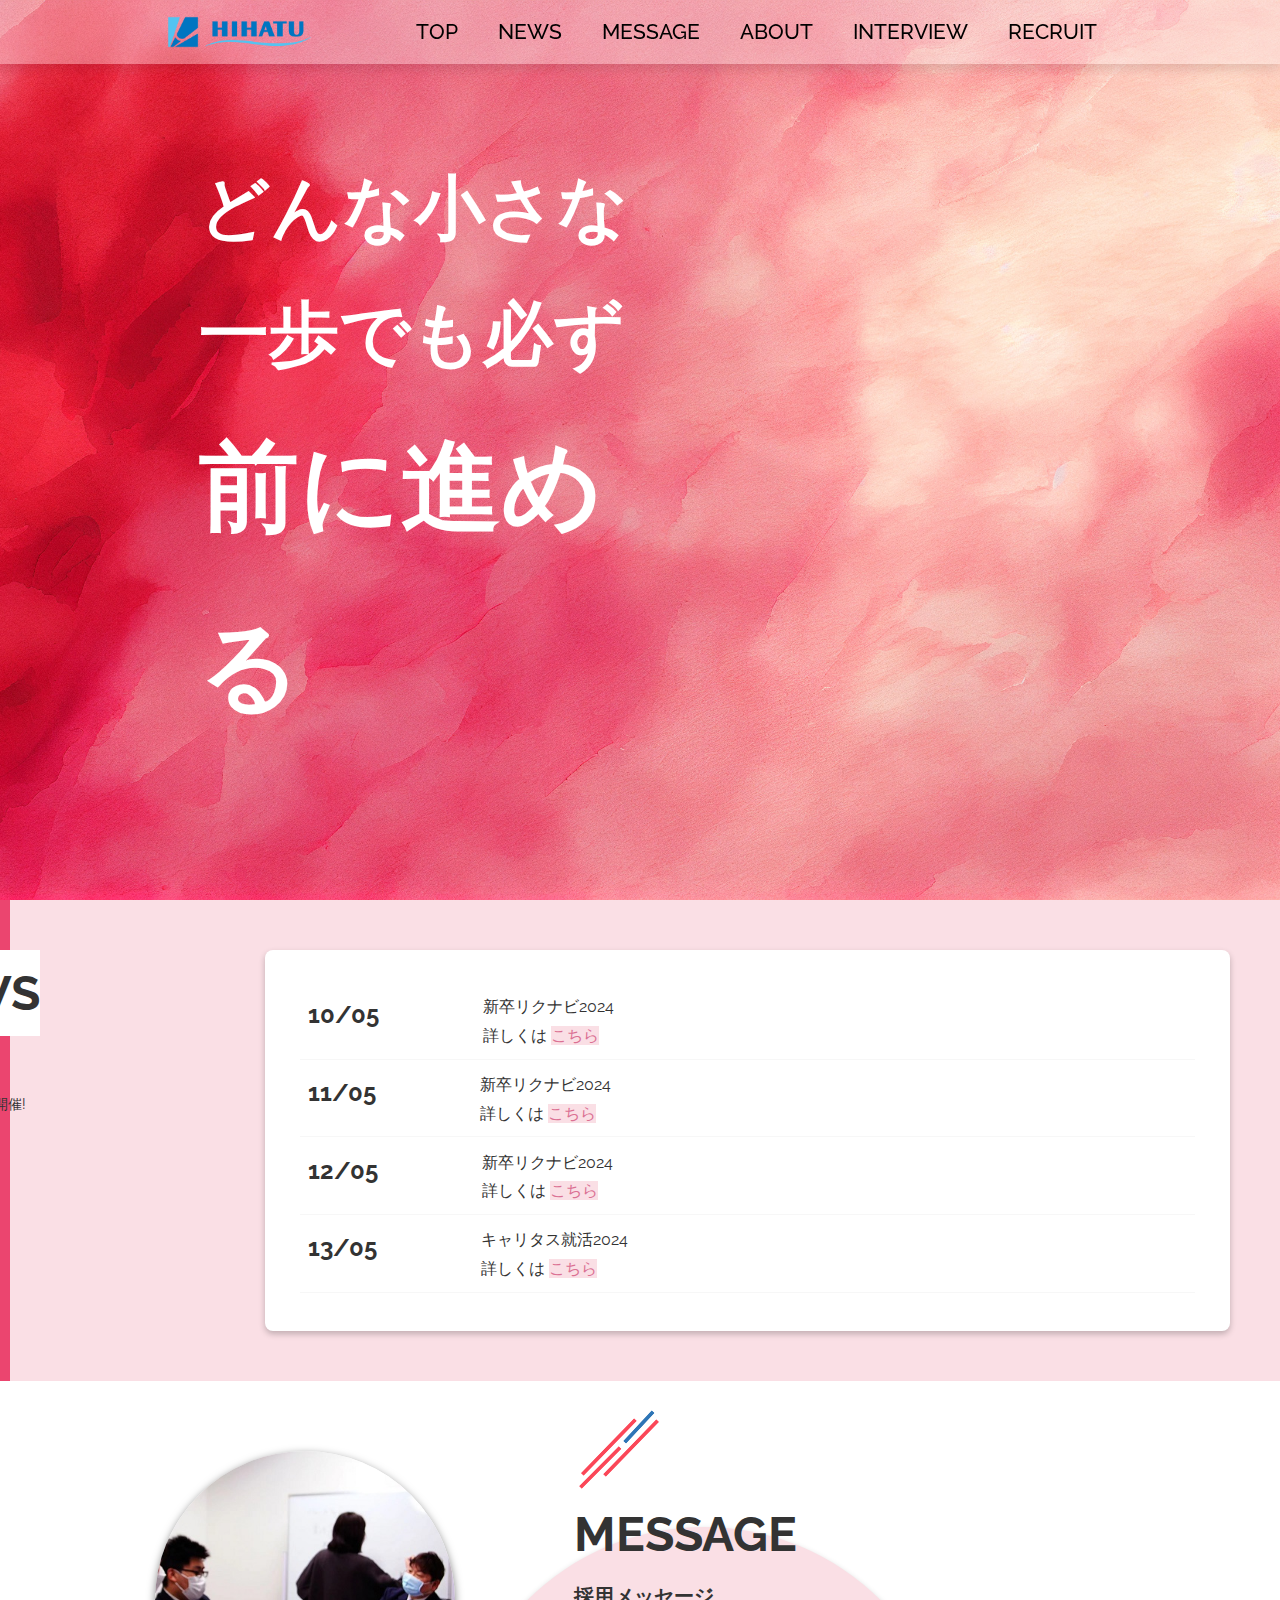
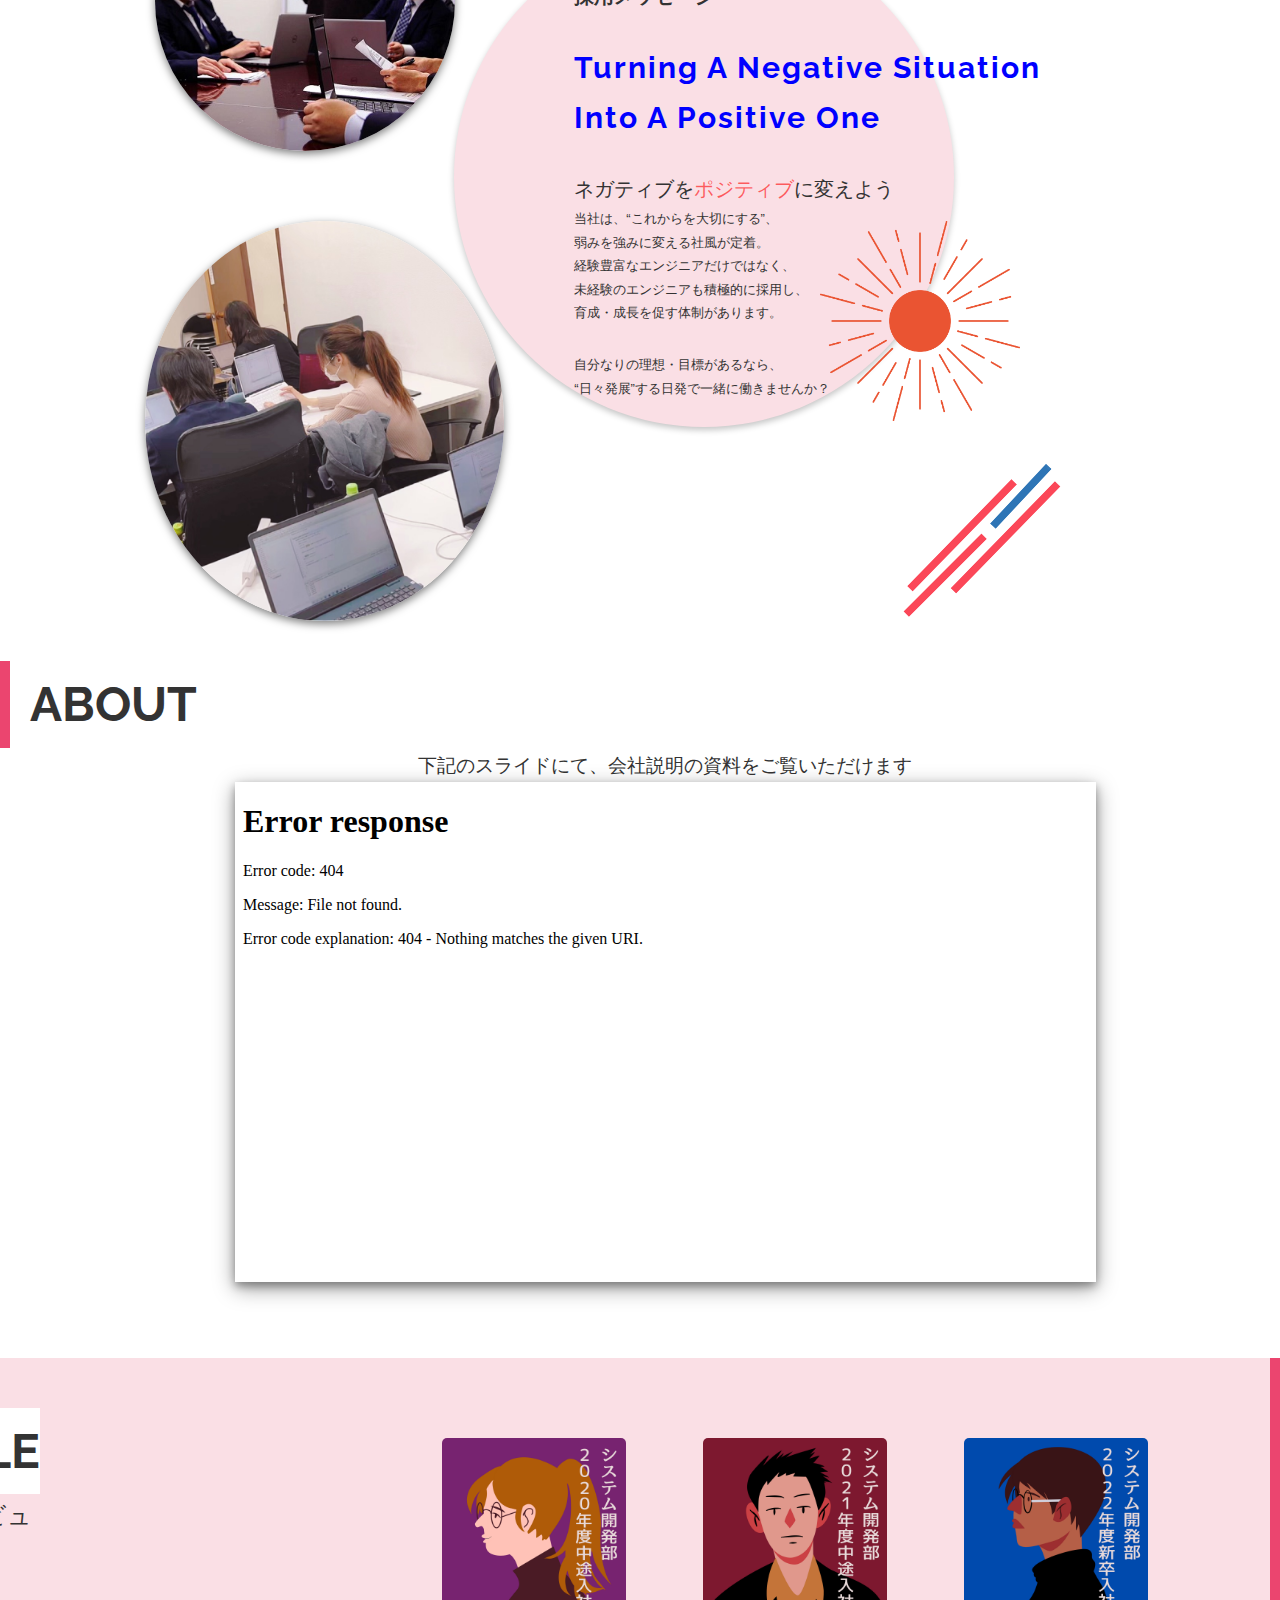
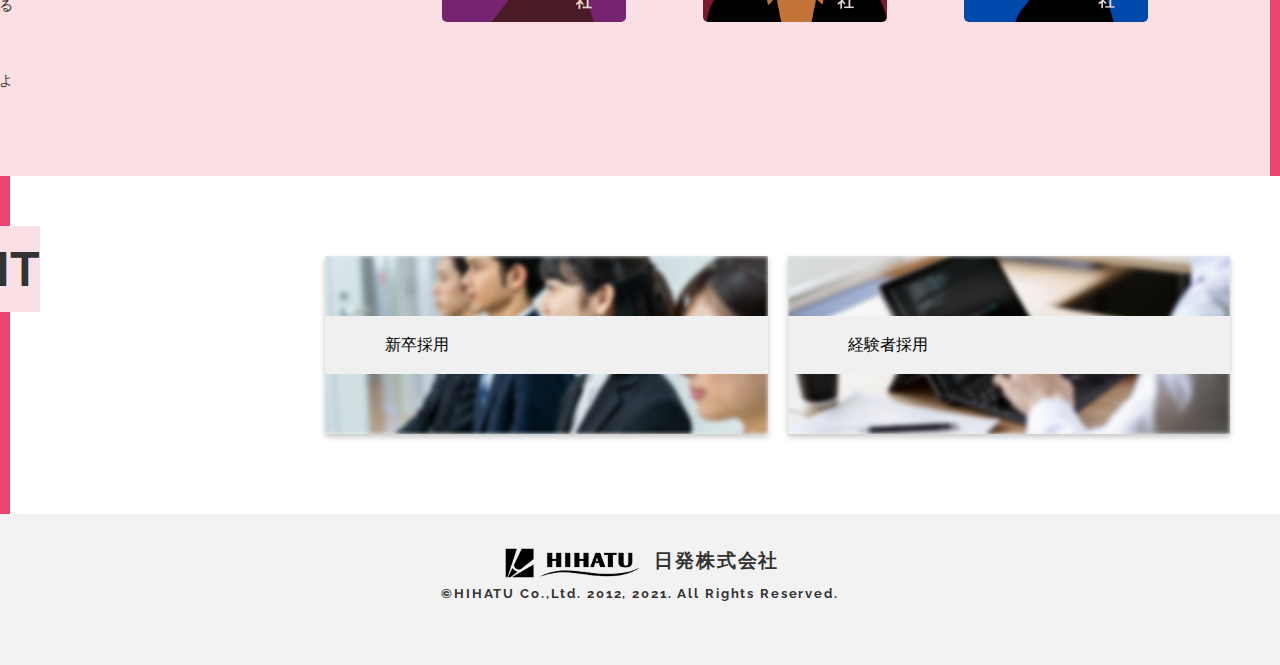
==== index.html @ da80d360 "first commit" ====
<!DOCTYPE html>
<html lang="en">
<head>
    <meta charset="UTF-8">
    <meta http-equiv="X-UA-Compatible" content="IE=edge">
    <meta name="viewport" content="width=device-width, initial-scale=1.0">
    <!-- CSSリンク -->
    <link rel="stylesheet" type="text/css" href="./css/index.css">
    <link rel="stylesheet" type="text/css" href="./css/nav.css">
    <link rel="stylesheet" type="text/css" href="./css/message.css">
    <link rel="stylesheet" type="text/css" href="./css/news.css">
    <link rel="stylesheet" type="text/css" href="./css/recruit.css">
    <link rel="stylesheet" type="text/css" href="./css/interviewNoArrow.css">
    <link rel="icon" href="./images/1.png" type="image">
    <!-- FONTリンク-->
    <link rel="preconnect" href="https://fonts.googleapis.com">
    <link rel="preconnect" href="https://fonts.gstatic.com" crossorigin>
    <link href="https://fonts.googleapis.com/css2?family=Raleway:wght@100;200;300;400;600&display=swap" rel="stylesheet">
    <!-- JAVASCRIPTリンク -->
    <script src="./javascript/app.js"></script>
    <script src="./javascript/interviewNoArrow.js"></script>
    <script src="https://mozilla.github.io/pdf.js/build/pdf.js"></script>
    <!-- ICONリンク -->
    <link rel="stylesheet" href="https://cdnjs.cloudflare.com/ajax/libs/font-awesome/6.3.0/css/all.min.css">
    <title>日発株式会社・採用サイト</title>
</head>
<body>
  <!-- HEADER - NAVIGATION -->
  <nav class="navbar">
    <div class="content-nav">
      <div class="logo">
        <a href="index.html" class="logo">
        <img src="./images/logo1.png" alt="Logo"></a>
      </div>
      <ul class="menu-list">
        <div class="icon cancel-btn">
          <i class="fas fa-times"></i>
        </div>
        <li><a href="#home" id="home-show" class="nav-links">TOP</a></li>
          <li><a href="#news" id="news-show" class="nav-links">NEWS</a></li>
          <li><a href="#about" id="about-show" class="nav-links">MESSAGE</a></li>
          <li><a href="#about-pdf" id="about-pdf-show" class="nav-links">ABOUT</a></li>
          <li class="dropdown">
            <a href="index.html#interview" id="interview-show" class="nav-links">INTERVIEW</a>
            <ul class="dropdown-menu">
              <li><a href="interview2.html">社員インタビュー</a></li>
            </ul>
          </li>
          <li class="dropdown">
            <a href="#recruit" id="recruit-show" class="nav-links">RECRUIT</a>
            <ul class="dropdown-menu">
              <li><a href="graduate.html">新卒採用</a></li>
              <li><a href="expert.html">経験者採用</a></li>
            </ul>
          </li>
      </ul>
      <div class="icon menu-btn">
        <i class="fas fa-bars"></i>
      </div>
    </div>
  </nav>
  <!-- キャッチコピー -->
<div class="container">
    <section class="home" id="home">
        <div class="content">
            <h1 class="title">どんな小さな</h1>
            <h1 class="title">一歩でも必ず</h1>
            <h1 class="title">前に進める</h1>
        </div> 
    </section>
  <!-- NEWS -->
    <div id="news" class="section">
      <div class="news-header"> 
        <h1>NEWS</h1>
        <p class="subheading">新着情報</p>
        <div class="announcement">
          <span>24卒向け説明会開催!</span>
        </div>
      </div>
      <div class="event-list">
        <ul>
          <li>
            <div class="list-item">
              <div class="date">10/05</div>
              <div>新卒リクナビ2024<br>
                詳しくは <a href="https://job.rikunabi.com/2024/company/r157772078/"target="_blank">こちら</a>
              </div>
            </div>
          </li>
          <li>
            <div class="list-item">
              <div class="date">11/05</div>
              <div>新卒リクナビ2024<br>
                詳しくは <a href="https://job.rikunabi.com/2024/company/r157772078/"target="_blank">こちら</a>
              </div>
            </div>
          </li>
          <li>
            <div class="list-item">
              <div class="date">12/05</div>
              <div>新卒リクナビ2024<br>
                詳しくは <a href="https://job.rikunabi.com/2024/company/r157772078/"target="_blank">こちら</a>
              </div>
            </div>
          </li>
          <li>
            <div class="list-item">
              <div class="date">13/05</div>
              <div>キャリタス就活2024<br>
                詳しくは <a href="https://job.career-tasu.jp/2024/corp/00140872/"target="_blank">こちら</a>
              </div>
            </div>
          </li>
        </ul>
        </div>
    </div>
    <!-- MESSAGE -->
<section class="about" id="about">
    <div class="imagelist">
        <img src="./images/image1.jpg" alt="Image1" class="show">
        <img src="./images/image2.jpg" alt="Image2" class="show">
    </div>
    
    <div class="textlist">
        <img src="./images/lala4.png" class="lalaleft">
        <img src="./images/23499570.png" class="lalamid">
        <div class="textlist-second">
            <h1>MESSAGE</h1>
            <h2 style="font-size: 2rem;">採用メッセージ</h2><br>
            <h3>Turning A Negative Situation<br>
                Into A Positive One</h3><br>
            <p  class="heading" style="font-size: 2rem;">ネガティブを<span>ポジティブ</span>に変えよう</p>
            <p>当社は、“これからを大切にする”、</p>
            <p>弱みを強みに変える社風が定着。</p>
            <p>経験豊富なエンジニアだけではなく、</p>
            <p>未経験のエンジニアも積極的に採用し、</p>
            <p>育成・成長を促す体制があります。</p>
                <br>
            <p>自分なりの理想・目標があるなら、</p>
            <p>“日々発展”する日発で一緒に働きませんか？</p><br>
        </div>
        <img src="./images/lala3.png" class="lalaright">
    </div>
</section>  
 <!--ABOUT PDF  -->
  <div class="news-h1" id="about-pdf" style="visibility: visible; animation-name: fadeInUp;">
      <h1>ABOUT</h1>
  </div>
  <div id="news-file">
    <div class="pdf-embed">
        <div class="added-text">下記のスライドにて、会社説明の資料をご覧いただけます</div>
        <iframe src="./other/Company-briefing-materials.pdf#toolbar=0&navpanes=0&scrollbar=0" class="emble-pdf" width="70%" height="500px">
        </iframe>
      </div>
  </div>
</div>
  <!-- INTERVIEW -->
    <div id="interview" class="section">
     <div class="news-header"> 
      <h1>PEOPLE</h1>
      <p class="subheading">社員インタビュー</p>
      <div class="announcement">
        日発にどんな先輩がいるの？<br>
          若手からべテラン！<br>
        彼らの一日を覗いてみよう！
      </div>
    </div> 
     <div class="background-section">
        <div class="interview-section">
          <div class="interview-container">
            <div class="image-container">
              <div class="image-wrapper">
                <div>
                  <img src="./images/2020mid-career.png" alt="Employee 1">
                </div>
                <div>
                  <img src="./images/2021mid-career.png" alt="Employee 1">
                </div>
                <div>
                  <img src="./images/2022New graduate（man）.png" alt="Employee 1">
                </div>
                <div>
                  <img src="./images/2022New graduate（women）.png" alt="Employee 1">
                </div>
              </div>
            </div>
          </div>
        </div>
      </div>
    </div>
    <!-- RECRUIT -->
    <div id="recruit" class="section">
      <div class="news-header"> 
        <h1 style="background-color: #FADFE5;">RECRUIT</h1>
        <p class="subheading">募集要項</p>
        <div class="announcement">
          <span>2024年度新卒採用!</span>
        </div>
      </div> 
        <div class="recruit-options">
                <div class="recruit-option">
                    <a href="graduate.html" class="recruit-link" id="left">新卒採用</a>
                </div>
                <div class="recruit-option">
                    <a href="expert.html" class="recruit-link">経験者採用</a>
                </div>
            </div> 
    </div>
</div>
<!-- FOOTER -->
<footer>
    <div id="footer" style="top: 0px;">
        <div class="container">
            <div class="footer_hd">
                <h3 class="footer_group_ttl wow fadeInUp" style="visibility: visible; animation-name: fadeInUp;">
                  <div class="logo-container">  
                    <img class="logo-img-small" src="./images/logo2.png" alt="">
                    <span class="ja">日発株式会社</span>
                  </div>
                    <span class="en">©HIHATU Co.,Ltd. 2012, 2021. All Rights Reserved.</span>
                </h3>
            </div>
        </div>
    </div>
</footer>
</body>
</html>
---- css/index.css ----
:root{
    --red:rgba(255, 0, 0, 0.596);
}
*{
    margin:0; padding:0;
    box-sizing: border-box;
    font-family: 'Raleway',Verdana, Geneva, Tahoma, sans-serif;
    outline: none; border:none;
    text-decoration: none;
    text-transform: capitalize;
    transition: .2s linear;
}
html{
    font-size: 62.5%;
    scroll-behavior: smooth;
    scroll-padding-top: 6rem;
    overflow-x: hidden;
}
section{
    padding:2rem 9%;
}
body {
    color: #333;
    font-size: 16px;
    font-family: Raleway,Verdana,Meiryo, Hiragino Kaku Gothic Pro,sans-serif;
    line-height: 1.8;
    word-wrap: break-word;
    margin: 0;
    padding:0;
    background-color: #fff;
    background-attachment: fixed;
    background-position: center;
    background-repeat: no-repeat;
    background-size: cover;
}
/* フッタ */
#footer {
    background: #f2f2f2;
    padding: 30px;
}
.footer_hd {
    margin-bottom: 20px;
    overflow: hidden;
}
.logo-container{
    display: flex;
    justify-content: center;
}
.footer_group_ttl {
    letter-spacing: .1em;
    text-align: center;
    padding-bottom: 10px;
}
.footer_group_ttl .en {
    font-family: 'Raleway',Meiryo, Hiragino Kaku Gothic Pro, sans-serif;
    display: block;
    font-size: 13px;
}
.footer_group_ttl .ja {
    text-align: center;
}
.logo-img-small{
    padding-right: 10px;
    height: 2.0em;
    text-align: center;
}
---- css/nav.css ----
.content-nav{
  max-width: 1250px;
  margin: auto;
  padding: 0px 30px;
}
.navbar{
  position: fixed;
  z-index: 1000;
  width: 100%;
  top:0; left:0; right:0px;
  padding:1.2rem 6%;
  display: flex;
  align-items: center;
  justify-content: space-between;
  transition: all 0.3s ease;
  background: #fcf7f75a;
  box-shadow: 0 .5rem 1rem rgba(0,0,0,.1);
}
.navbar.sticky{
  padding: 10px 0;
  background: #fcf7f75a;
  box-shadow: 0px 3px 5px 0px rgba(0,0,0,0.1);
}
.navbar .content-nav{
  display: flex;
  align-items: center;
  justify-content: space-between;
}
.logo{
  font-size: 3rem;
  color:#333;
  font-weight: bolder;
}
.navbar .logo a{
  color: #fff;
  font-size: 2rem;
  color:#333;
  font-weight: 800;
  text-decoration: none;
  
}
.navbar .logo img{
  height: 2.0em;
  float: left; 
  margin-right: 80px; 
}
.navbar .menu-list{
  list-style-type: none;
  display: inline-flex;
}
.menu-list li{
  list-style: none;
 
}
.menu-list li a{
  color: #000;
  font-size: 2.1rem;
  font-weight: 500;
  margin: 0 1rem;
  padding: 0 1rem;
  text-decoration: none;
  transition: all 0.3s ease;
}
.menu-list li a:hover{
  color: #E8526F;
}

.icon{
  color: #000;
  font-size: 20px;
  cursor: pointer;
  display: none;
}
.icon.cancel-btn{
  position: absolute;
  right: 30px;
  top: 20px;
}
.navbar.sticky .icon.cancel-btn{
  top: 10px;
}

.dropdown-menu {
  display: none;
  position: absolute;
  list-style-type: none;
  
  margin: 0;
  background: rgba(253, 250, 232, 0.8);
  transition: all 0.5s ease;
  border-top: 3px solid red;
}

.dropdown-menu li {
  padding: 0 1rem;
  display: block;
  float: none;
  text-align: center;
  font-weight: 600;
  border-bottom: 1px solid #f8f1c4;
}

.dropdown-menu li a {
  font-size: 14px;
  text-decoration: none;
  color: #555;
}

.dropdown:hover .dropdown-menu {
  display: block;
}

@media (max-width: 768px) {
  .navbar .logo img{
    width: 8em;
  }
  .navbar{
    position: fixed;
    background-color: #fff;
  }
  .menu-list.active li a:hover{
    font-size: larger;
  }
  .navbar.sticky{
    background-color: #fff;
  }
  .dropdown:hover .dropdown-menu{
    display: none;
  }

  .dropdown .dropdown-menu {
    width: 100%;
  }

  .dropdown:active .dropdown-menu {
    display: none;
  }
  body.disabledScroll{
    overflow: hidden;
  }
  .show:last-child, .show:first-child{
    display: none;
  }
  .icon{
    display: block;    
    height: 50px;
    width: 50px;
    text-align: center;
    line-height: 50px;
    border-radius: 50%;
    z-index: 9;
  }
  .icon.cancel-btn{
    display: none;
  }
  .icon.cancel-btn.show1{
    display: block;
  }
  .icon.hide{
    display: none;
  }
  .navbar .menu-list{
    position: fixed;
    top: 0;
    left: 0;
    height: 100vh;
    width: 100%;
    background: #fff;
    display: block;
    padding: 40px 0;
    text-align: center;
    clip-path: circle(25px at calc(100% - 55px) calc(0% + 50px));
    transition: all 0.3s ease;
  }
  .navbar.sticky .menu-list{
    clip-path: circle(25px at calc(100% - 55px) calc(0% + 35px));
  }
  .navbar .menu-list.active{
    clip-path: circle(75%);
  }
  .navbar .menu-list li{
    margin-top: 45px;
  }
  .navbar .menu-list li a{
    font-size: 23px;
  }
}
---- css/message.css ----
/* キャッチコピー */
.home{
    display: flex;
    justify-content: flex-start;
    align-items: center;
    min-height: 100vh;
    background:url(../images/home2.jpg) no-repeat;
    background-size: cover;
    background-position: center;
}
.content {
    max-width: 50rem;
    text-align: left;
    margin-left: 8%;
  }
.title {
    font-weight: bold;
    color: white;
    font-size: 7rem;
}
.title:last-child {
    font-weight: bold;
    color: white;
    font-size: 10rem;
}

/* MESSAGE */
#about{
    background: #fff(209, 192, 192, 0.5);
}
.about {
    display: flex;
    align-items: center;
}

.imagelist {
    width: 55%;
    height:auto;
}

.show{
    float: left;
    margin-bottom: 20px;  
    margin-top: 50px;
    margin-left: 40px;
    margin-right: 40px; 
    border-radius: 50%;
    object-fit: cover;
    box-shadow:0 3px 9px rgba(0,0,0,0.5);
}
.show:first-child{
    width: 300px;
    height: 300px;
}
.show:last-child{
    width: 400px;
    height: 400px;
    margin-left: 30px;
}
.textlist {
    width: 100%;
    padding-left: 100px;
    overflow: auto;
    position: relative;
    background: transparent;
}
.about {
    width: 100%;
    overflow: auto;
    position: relative;
}
.about::before {
    content: "";
    position: absolute;
    top: 45%;
    left: 55%;
    width: 500px;
    height: 500px;
    background-color: #FADFE5; 
    box-shadow: 0 3px 6px rgba(0,0,0,0.23);
    border-radius: 50%; 
    z-index: -1; 
    transform: translate(-50%, -50%);
}
.lalaleft{
    margin-left:0%;
}
.lalamid{
    content: "";
    position: absolute;
    top:50%;
    left: 50%;
    width: 200px;
    height: 200px;
}
.lalaright{
    float: right;
    margin-right: 80px;
    margin-bottom: 10px;
}

.about .textlist h1{
    font-size: 3em;
}
.about .textlist h3{
    font-size: 3rem;
    font-family:'Raleway', Times, serif;
    letter-spacing: 2px;
    color: blue;
    line-height: 50px;
}

.heading span{
    color:var(--red);
}
.about .textlist p{
    font-size: 1.3rem;
    font-family:'Franklin Gothic Medium', 'Arial Narrow', Arial, sans-serif
}
@media screen and (max-width: 900px) { 
    .show:last-child{
        width: 200px;
        height: 200px;
    }
    .show:first-child{
        width: 200px;
        height: 200px;
    }
    .about::before{
        width: 350px;
        height: 350px;
    }

    .textlist {
        padding: 10px;
        font-size: 14px;
    }
    .textlist .lalaright{
        display: none;
    }

}

@media screen and (max-width: 768px) { 
    .title {
        font-size: 3em;
    }
    .title:last-child {
        font-size: 4em;
    }

    .show{
        float: none;
        margin-bottom: 20px;
        margin-top: 50px;
        margin-left: auto;
        margin-right: auto;
        width: 70%; 
        height: auto;
        display: none;
    }
    
    .about {
        flex-direction: column; 
        align-items: center;
    }
    
    .imagelist, .textlist {
        width: 100%;
    }
    
    .textlist {
        padding: 10px;
        font-size: 14px;
    }
    .textlist .lalaright{
        display: none;
    }

    .lalamid{
        top:60%;
    }
    .about::before{
        width: 300px;
        height: 300px;
    }
}

@media screen and (max-width: 440px){
    .title {
        font-size: 2.2em;
    }
    .title:last-child {
        font-size: 2.6em;
    }
}
---- css/news.css ----
#news {
  display: flex;
  justify-content: space-between;
  align-items: flex-start;
  background: #FADFE5;
  border-left: 10px solid #EB456F;
  padding-left: 30px;
}

.news-header {
  text-align: left;
  margin-right: 40px;
  animation: 2s ease;
}

.news-header h1 {
  font-size: 3em;
  background-color: #fff;
}

.news-header .subheading {
  font-size: 1.5em;
  margin-bottom: 0.5em;
}

.news-header .announcement {
  display: flex;
  align-items: center;
  margin-bottom: 0.5em;
  font-size: 14px;
}

.news-header h1, .news-header .subheading, .news-header .announcement {
  transform: translateX(-100%);
  transition: transform 0.5s ease-out;
}
.news-header .show1 {
  transform: translateX(0%);
  opacity: 1; 
}


.event-list {
  width: 100%;
  flex-grow: 1;
  background: #fff;
  margin: 0px 40px;
  padding: 30px;
  border-radius: 8px;
  box-shadow: 0 3px 6px rgba(0,0,0,0.23);
}

.event-list ul {
  list-style: none;
  padding: 5px;
}

.event-list .list-item {
  display: flex;
  justify-content: flex-start;
  gap: 80px;
  margin-bottom: 0.2em;
  padding: 8px;
  border-bottom: 1px solid #f7f7f7;
}

.event-list .date {
  font-size: 1.5em;
  font-weight: bold;
  margin-right: 1em;
}

.event-list a{
  background-color: #FADFE5; 
  color: palevioletred;
}
.event-list a:hover{
  background-color: #FADFE5; 
  color: palevioletred;
  font-size: 18px;
}

@media screen and (max-width: 767px) {
  #news {
    flex-direction: column;
    align-items: center;
    width: 100%;
    font-size: 15px;
    padding: 20px;
    text-align: center;
  }

  .news-header {
    margin-right: 0;
    text-align: center;
  }
  .news-header .announcement{
    display: block;
  }
  .news-header .subheading{
    margin: 0;
  }
  .event-list .list-item{
    gap: 40px;
  }
  .event-list .date {
    margin-bottom: 0.5em;
  }
}
@media screen and (max-width: 468px) {
  #news{
    font-size: 12px;
  }
  .event-list{
    margin: 0 10px;
    padding: 0 10px;
  }
  .event-list .list-item{
    gap: 10px;
  }
  .emble-pdf{
    width: 70%;
    height:280px;
  }
  .event-list .date {
    margin-bottom: 0.1em;
  }
}
/* PDF FILE */
#news-file {
  justify-content: center;
  align-items: center;
  padding: 0px 0 50px 50px ;
  border-radius: 8px;
  margin: 0 auto;
}
.news-h1{
  width: fit-content;
  text-align: left;
  padding-left: 20px;
  border-left: 10px solid #EB456F;
}
.news-h1 h1{
  background-color: #fff;
  font-size: 3em;
  padding: 0;
}
.added-text{
  padding: 0px 10px;
  font-size: 1.2em;
}
.pdf-embed {
  width: 100%;
  text-align: center;
  margin-bottom: 1em;
}

.emble-pdf{
  box-shadow: 0 4px 8px 0 rgba(0, 0, 0, 0.3), 0 6px 20px 0 rgba(0, 0, 0, 0.4); 
}
@media only screen and (max-width: 768px) {
  #news-file {
    width: 100%;
    padding: 20px;
  }

  .news-h1 {
    padding-left: 10px;
    text-align: center;
    margin: auto;
    border-left: 0px;
    
  }
.news-h1 h1{
  background-color: #FADFE5;
}
  .added-text {
    padding: 5px;
    font-size: 16px;
  }

  .emble-pdf{
    height:400px;
  }
  
}
---- css/recruit.css ----
/* Recruit */
#recruit{
    display: flex;
    justify-content: space-between; /* aligns children elements on the horizontal line with maximum space between */
    align-items: flex-start;
    background-color: #fff;
    border-left: 10px solid #EB456F;
    padding-left: 30px;
} 
.section {
    padding: 50px 10px; 
}
.recruit-info{
  text-align: left;
  margin-right: 40px;
}
.recruit-info h1 {
  background-color: #FADFE5;
  font-size: 3em;
  margin-bottom: 0.1em;
}

.recruit-info h3 {
  font-size: 1.5em;
  margin-bottom: 0.1em;
}

.recruit-info p {
  align-items: center;
  margin-bottom: 0.1em;
}
.recruit-options {
    padding: 30px;
    flex-grow: 1;
    display: flex;
    justify-content: space-between;
}
  
.recruit-option {
    flex: 1;
    display: flex;
    justify-content: flex-end;
    align-items: center;
    margin: 0 10px;
    padding: 60px 0px ;
    background-color: #f0f0f0;
    position: relative;
    overflow: hidden;
    transition: transform 0.3s ease; 
    box-shadow: 0 3px 6px rgba(0,0,0,0.23);
}

.recruit-option:hover {
  transform: scale(1.01); 
}
.recruit-option:first-child::before {
    content: "";
    background-image: url('../images/img1.jpeg'); 
    background-size: cover;
    background-position: center;
    background-repeat: no-repeat;
    
    filter: blur(2px);
    position: absolute;
    top: 0;
    left: 0;
    width: 100%;
    height: 100%;
    z-index: 0;
  }
  
  .recruit-option:last-child::before {
    content: "";
    background-image: url('../images/img2.jpeg');
    background-size: cover;
    background-position: center;
    background-repeat: no-repeat;
    filter: blur(2px);
    position: absolute;
    top: 0;
    left: 0;
    width: 100%;
    height: 100%;
    z-index: 0;
  }
.recruit-link {
    width: 100%;
    padding: 15px 60px;
    text-decoration: none;
    color: #000;
    background-color: #f0f0f0;
    transition: text-indent background-color 0.2s ease;
    position: relative;
    z-index: 1;
}
  
.recruit-link:hover {
    background-color: #FADFE5;;
    text-indent: 10px;
}


@media screen and (max-width: 768px) {
  #recruit {
    flex-direction: column;
    align-items: center;
  }

  .news-header .announcement{
    text-align: center;
  }
  .recruit-options {
    width: 350px;
    flex-direction: column;
  }

  .recruit-option {
    margin: 10px 0;
    padding: 30px 0;
  }

  .recruit-link {
    padding: 15px 30px;
  }
}

@media screen and (max-width: 480px) {
  

  .news-header .subheading{
    font-size: 1.2em;
  }

  .recruit-link {
    padding: 10px 20px;
  }
}
---- css/interviewNoArrow.css ----
/* 社員インタビューバタン */
#interview{
	display: flex;
    justify-content: space-between; /* aligns children elements on the horizontal line with maximum space between */
    align-items: flex-start;
	background:#FADFE5;
	border-right: 10px solid #EB456F;
	padding-left: 40px;
}

#interview .recruit-info h1{
	background-color: #fff;
} 
#interview .recruit-info p {
	display: flex;
	align-items: center;
	margin-bottom: 0.5em;
	font-size: 14px;
}

#interview .recruit-info{
	text-align: left;
}
.background-section {
	display: flex;
	align-items: center;
	justify-content: center;
	margin: 30px 0;
	padding: 0;
}
.interview-section {
	margin-right: 90px;
	width: 100%;
	height: auto;
	overflow: hidden;
	position: relative;
}

.image-container {
	overflow-x: hidden;
	max-width: 768px;
	margin-left: 150px; 
}

.image-container {
  overflow-x: hidden;
  width: 768px;
  display: flex;
  justify-content: center;
}

.image-wrapper {
  display: grid;
  grid-auto-flow: column;
  grid-auto-columns: calc((100% - (1.5rem * (var(--per-view) - 1))) / var(--per-view));
  grid-gap: 1.5rem;
  position: relative;
  left: 0;
  transition: .3s;
  justify-items: center;
}
.image-wrapper > * {
  aspect-ratio: 4 / 3;
  overflow: hidden;
  border-radius: .5rem;
  display: flex;
  justify-content: center;
  align-items: center;
}
img {
  max-width: 100%;
  max-height: 100%;
  object-fit: contain;
  display: block;
  border-radius: .5rem;
}
@media screen and (max-width: 440px) {
    #interview {
      flex-direction: column;
      align-items: center;
      text-align: center;
    }
    .image-container{
        max-width: 240px;
        margin-left: 0; /* 左マージンを0に設定 */
        gap: 5px; /* 写真間の距離を5pxに設定 */
    }
    img {
        max-width: 90%;
        border-radius: .3rem;
      }
}
@media screen and (max-width: 768px) {
	#interview {
	  flex-direction: column;
	  align-items: center;
	  text-align: center;
	}
	.image-container{
		margin-left: 70px;
		max-width: 400px;
	}
  }
  
@media screen and (max-width: 900px) {
	.image-container{
		max-width: 500px;
	}
}
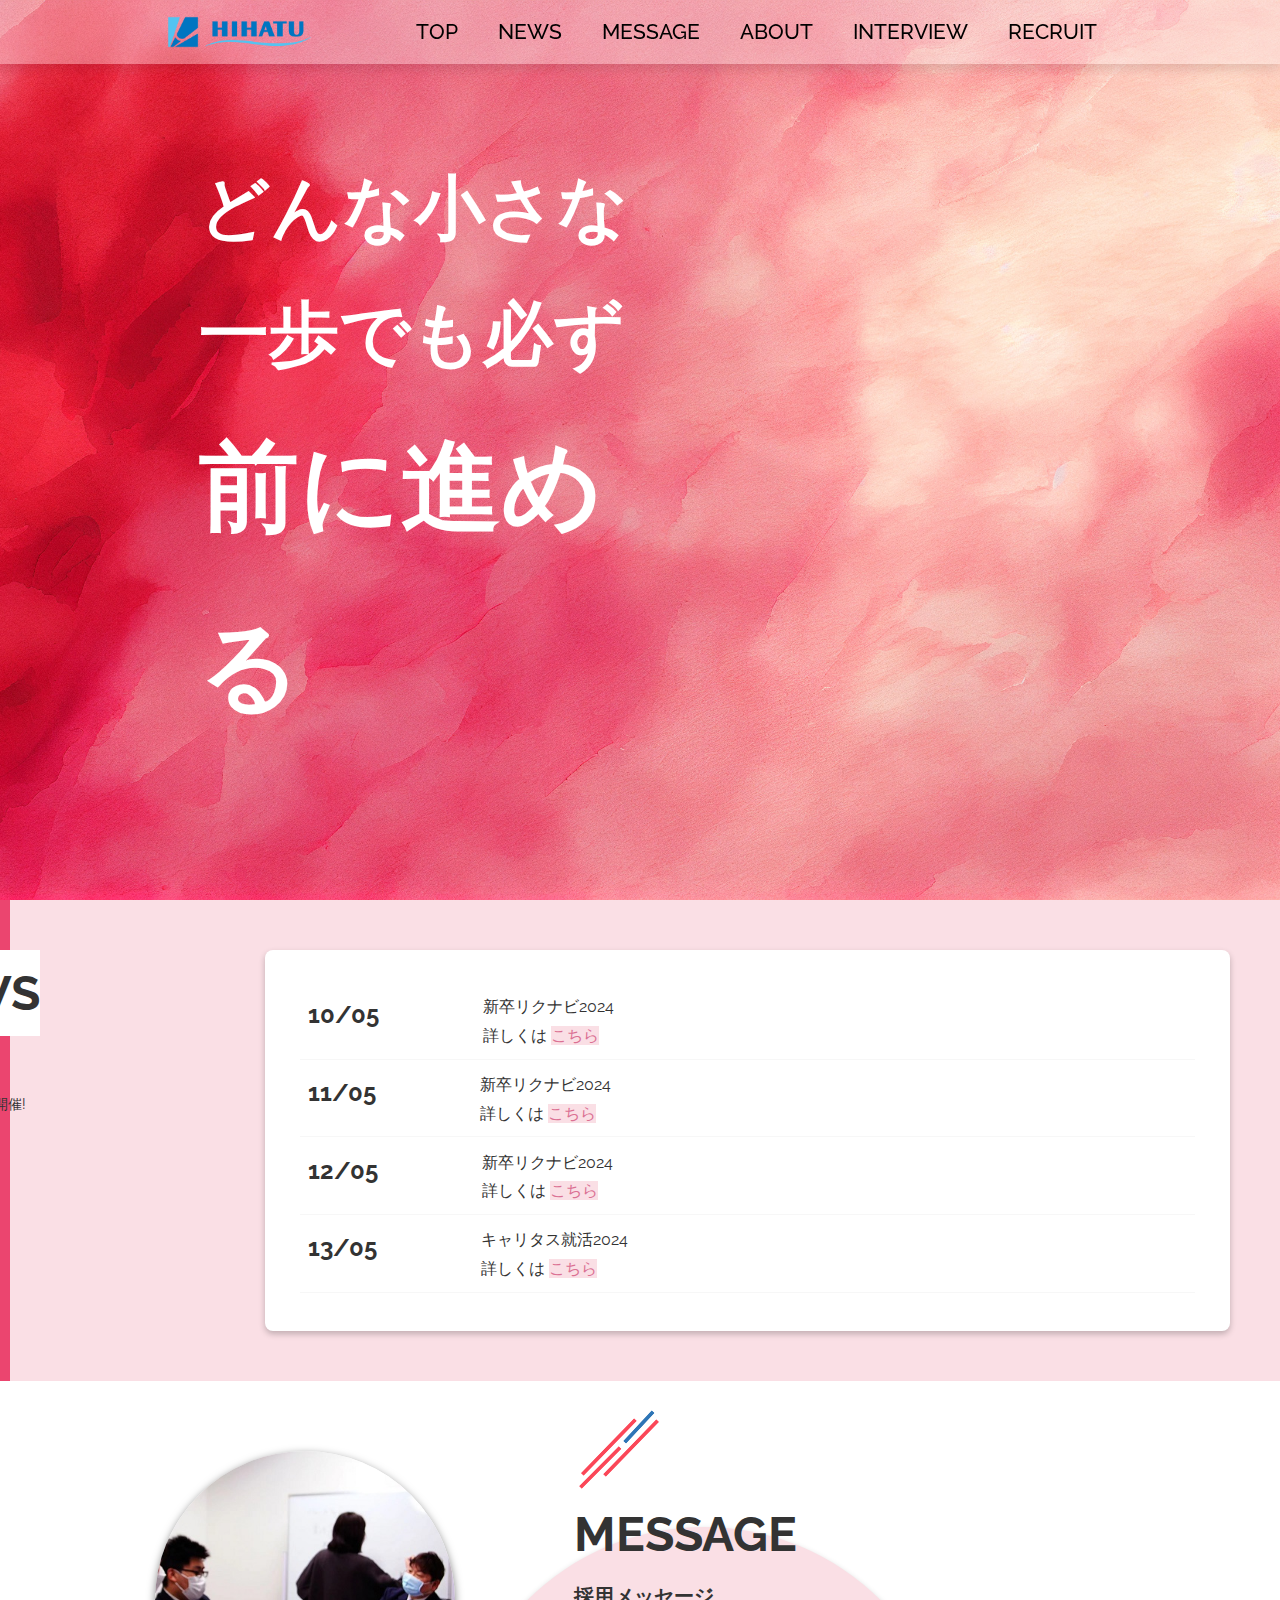
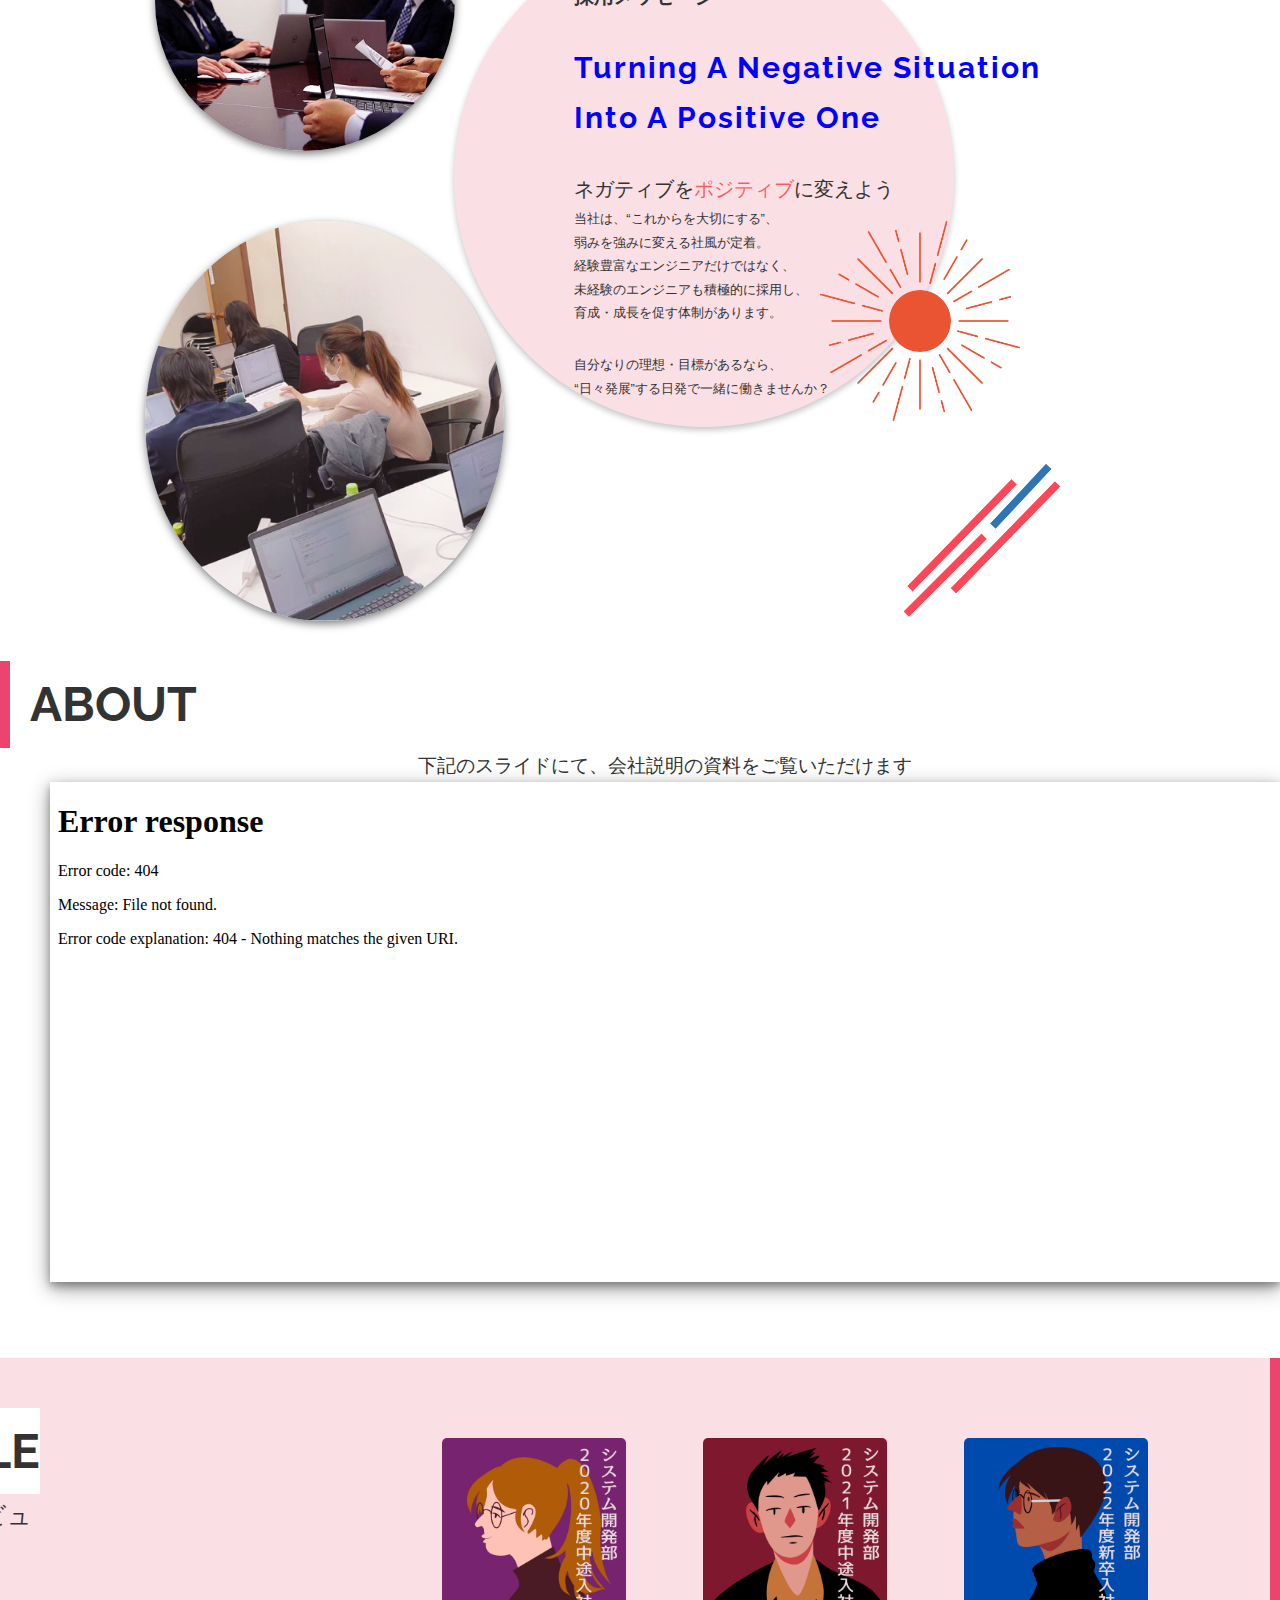
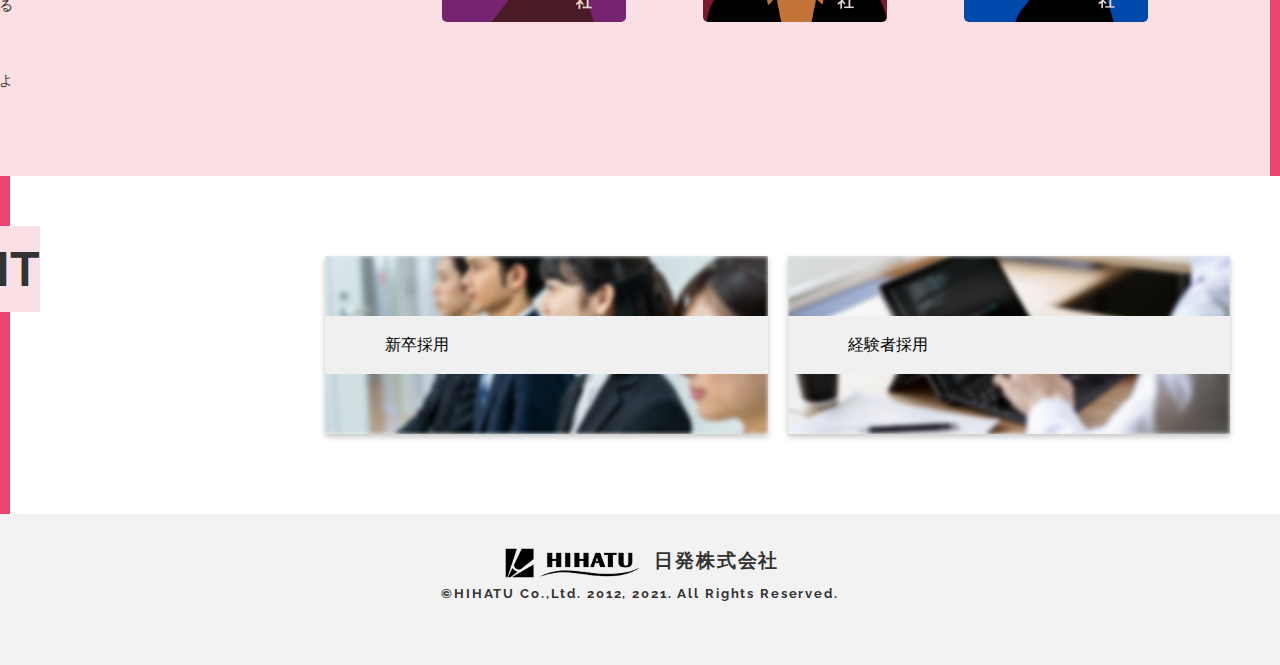
==== commit 3226f3d5: "4" ====
--- a/index.html
+++ b/index.html
@@ -149,7 +149,7 @@
   <div id="news-file">
     <div class="pdf-embed">
         <div class="added-text">下記のスライドにて、会社説明の資料をご覧いただけます</div>
-        <iframe src="./other/Company-briefing-materials.pdf#toolbar=0&navpanes=0&scrollbar=0" class="emble-pdf" width="70%" height="500px">
+        <iframe src="./other/Company-briefing-materials.pdf#toolbar=0&navpanes=0&scrollbar=0" class="emble-pdf" style="width: 100%; height: 500px;">
         </iframe>
       </div>
   </div>
--- a/css/interviewNoArrow.css
+++ b/css/interviewNoArrow.css
@@ -75,21 +75,31 @@
   border-radius: .5rem;
 }
 @media screen and (max-width: 440px) {
-    #interview {
-      flex-direction: column;
-      align-items: center;
-      text-align: center;
-    }
-    .image-container{
-        max-width: 240px;
-        margin-left: 0; /* 左マージンを0に設定 */
-        gap: 5px; /* 写真間の距離を5pxに設定 */
-    }
-    img {
-        max-width: 90%;
-        border-radius: .3rem;
-      }
+  #interview {
+    flex-direction: column;
+    align-items: center;
+    text-align: center;
+  }
+  .image-container {
+    display: flex;
+    flex-wrap: wrap;
+    justify-content: center;
+    align-items: center;
+    max-width: 240px;
+    margin-left: 0;
+    gap: 5px;
+    overflow: visible;
+  }
+  .image-wrapper {
+    width: calc(50% - 2.5px); 
+  }
+  img {
+    max-width: 100%;
+    height: auto;
+    border-radius: .3rem;
+  }
 }
+
 @media screen and (max-width: 768px) {
 	#interview {
 	  flex-direction: column;
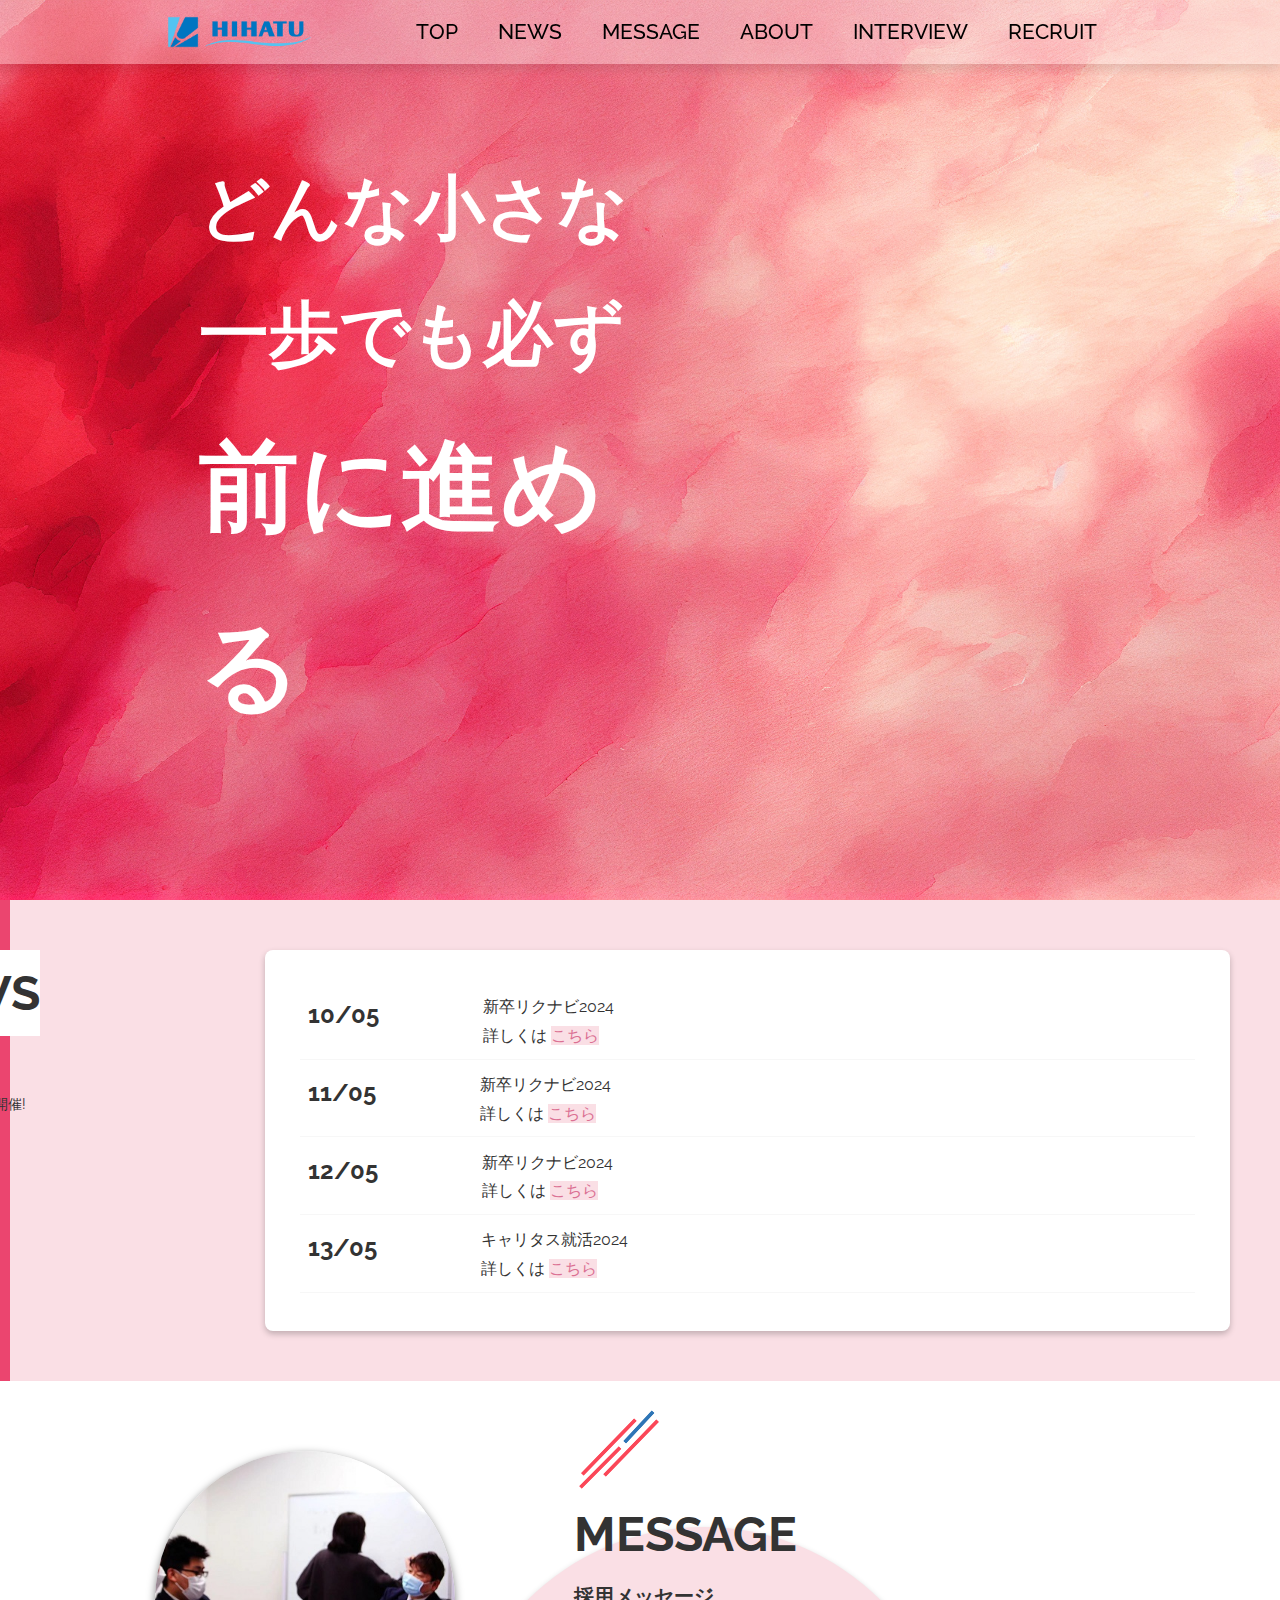
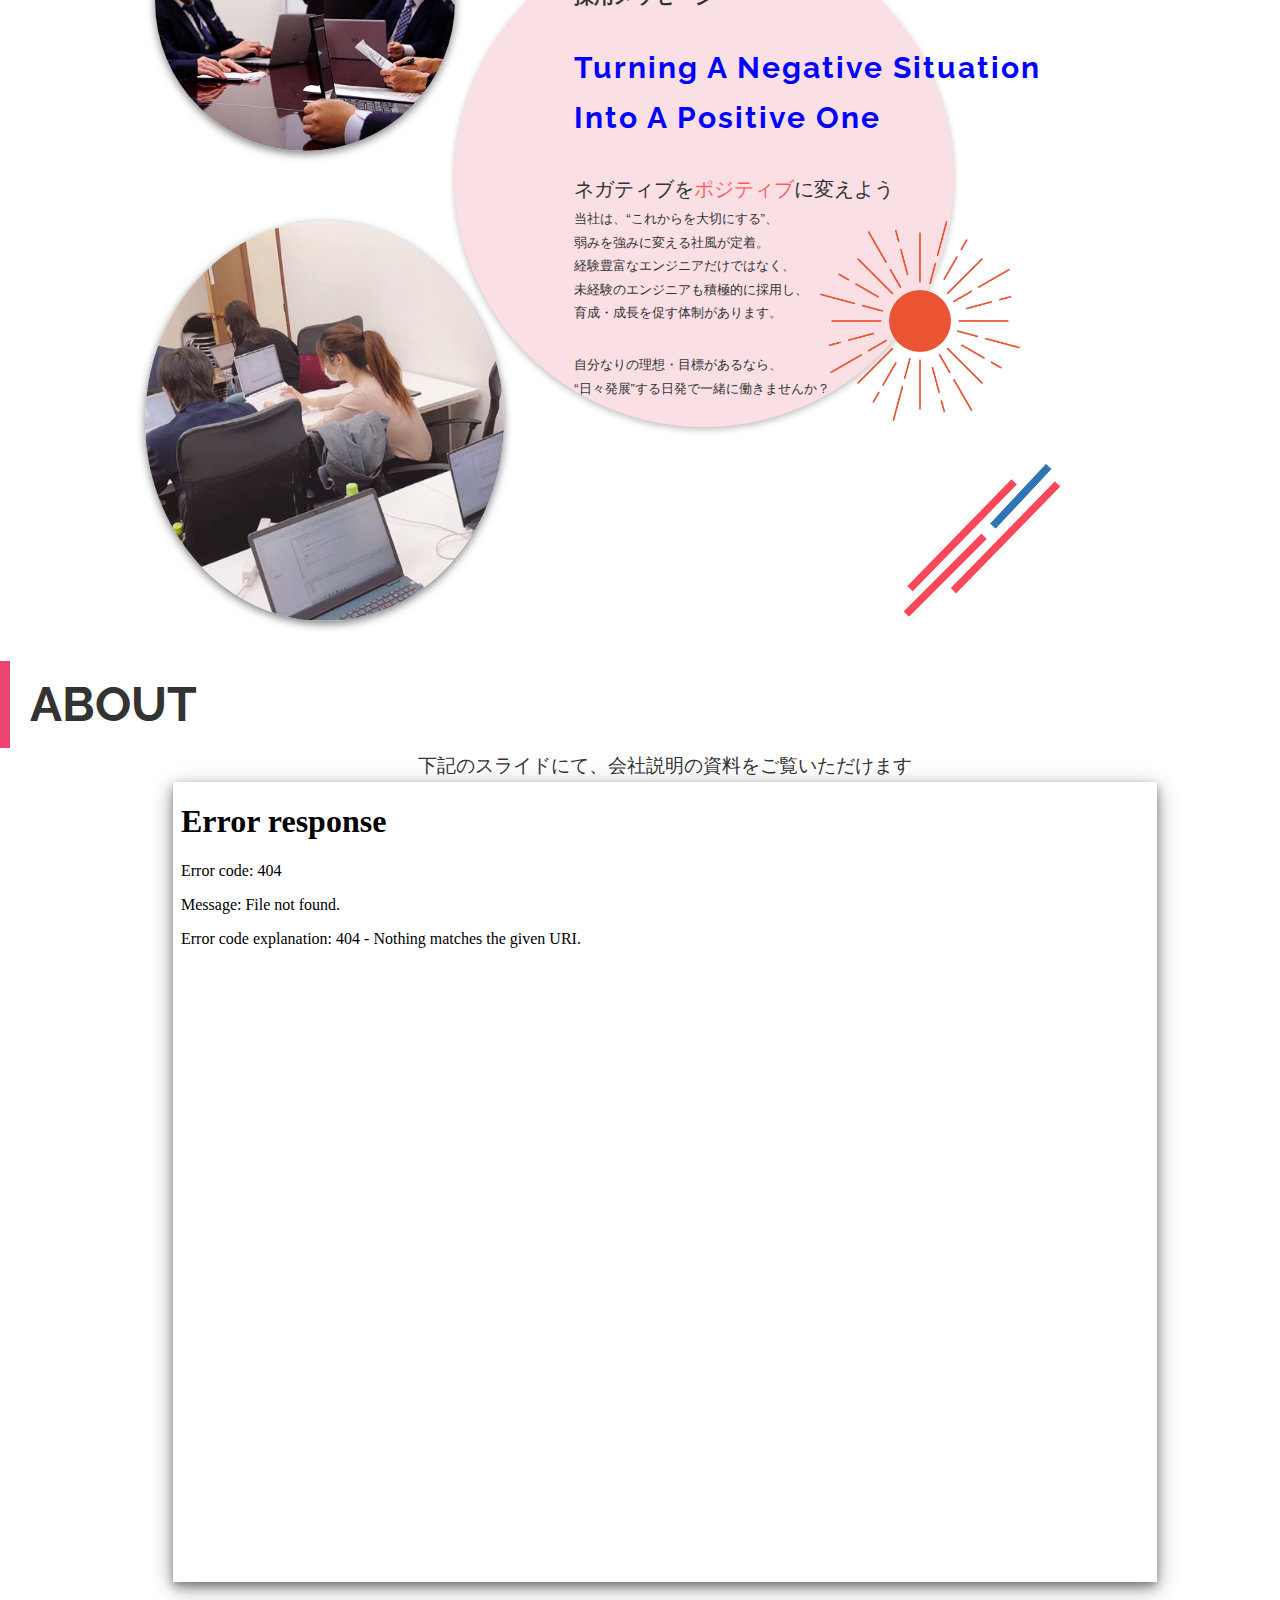
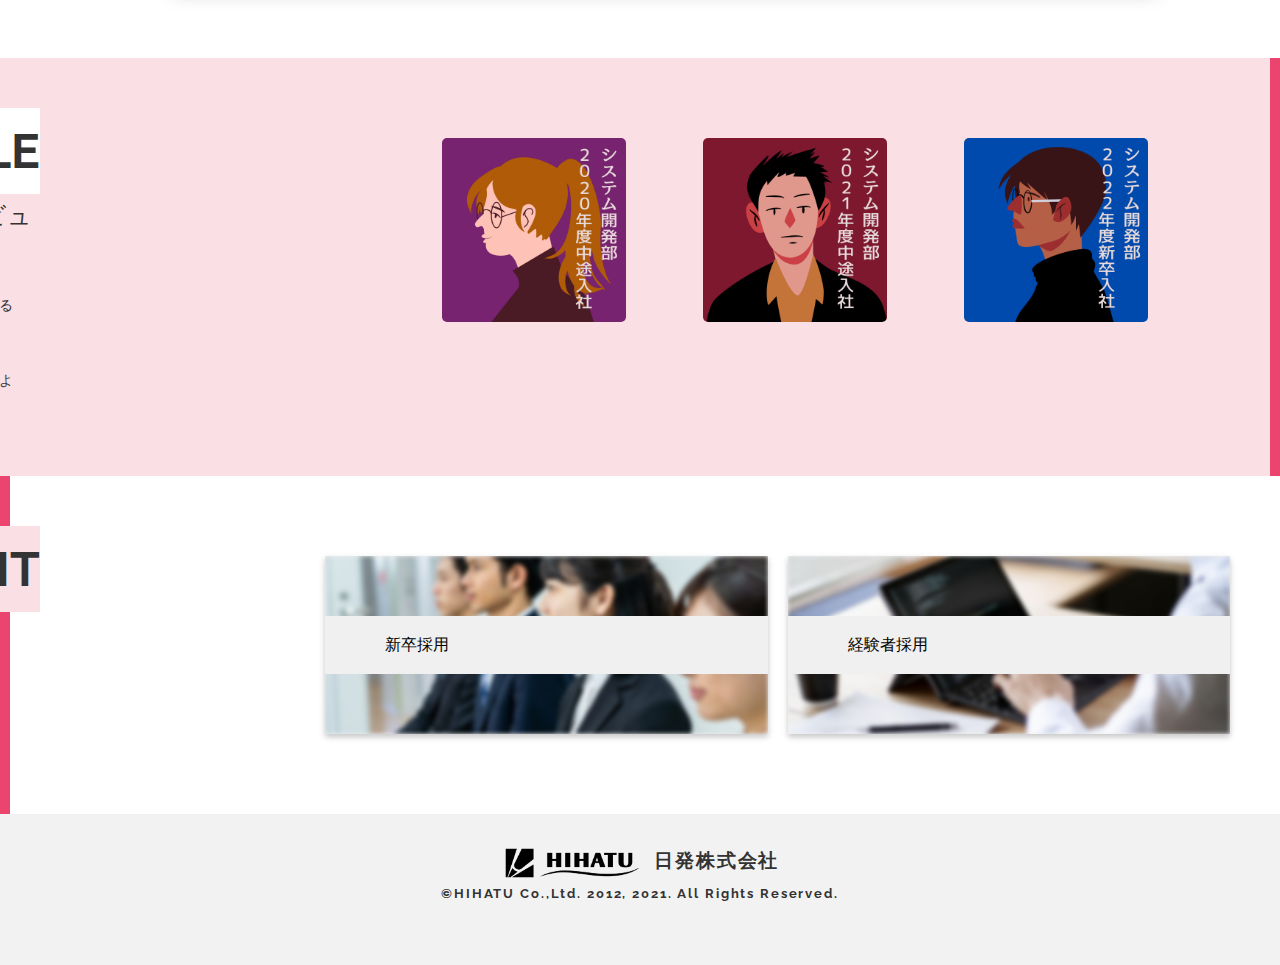
==== commit a7e9950d: "6" ====
--- a/index.html
+++ b/index.html
@@ -149,7 +149,7 @@
   <div id="news-file">
     <div class="pdf-embed">
         <div class="added-text">下記のスライドにて、会社説明の資料をご覧いただけます</div>
-        <iframe src="./other/Company-briefing-materials.pdf#toolbar=0&navpanes=0&scrollbar=0" class="emble-pdf" style="width: 100%; height: 500px;">
+        <iframe src="./other/Company-briefing-materials.pdf#toolbar=0&navpanes=0&scrollbar=0" class="emble-pdf" style="width: 80%; height: 800px;">
         </iframe>
       </div>
   </div>
--- a/css/interviewNoArrow.css
+++ b/css/interviewNoArrow.css
@@ -1,45 +1,47 @@
-/* 社員インタビューバタン */
-#interview{
-	display: flex;
-    justify-content: space-between; /* aligns children elements on the horizontal line with maximum space between */
-    align-items: flex-start;
-	background:#FADFE5;
-	border-right: 10px solid #EB456F;
-	padding-left: 40px;
+#interview {
+  display: flex;
+  justify-content: space-between;
+  align-items: flex-start;
+  background: #FADFE5;
+  border-right: 10px solid #EB456F;
+  padding-left: 40px;
 }
 
-#interview .recruit-info h1{
-	background-color: #fff;
-} 
-#interview .recruit-info p {
-	display: flex;
-	align-items: center;
-	margin-bottom: 0.5em;
-	font-size: 14px;
+#interview .recruit-info h1 {
+  background-color: #fff;
 }
 
-#interview .recruit-info{
-	text-align: left;
+#interview .recruit-info p {
+  display: flex;
+  align-items: center;
+  margin-bottom: 0.5em;
+  font-size: 14px;
 }
+
+#interview .recruit-info {
+  text-align: left;
+}
+
 .background-section {
-	display: flex;
-	align-items: center;
-	justify-content: center;
-	margin: 30px 0;
-	padding: 0;
+  display: flex;
+  align-items: center;
+  justify-content: center;
+  margin: 30px 0;
+  padding: 0;
 }
+
 .interview-section {
-	margin-right: 90px;
-	width: 100%;
-	height: auto;
-	overflow: hidden;
-	position: relative;
+  margin-right: 90px;
+  width: 100%;
+  height: auto;
+  overflow: hidden;
+  position: relative;
 }
 
 .image-container {
-	overflow-x: hidden;
-	max-width: 768px;
-	margin-left: 150px; 
+  overflow-x: hidden;
+  max-width: 768px;
+  margin-left: 150px;
 }
 
 .image-container {
@@ -59,6 +61,7 @@
   transition: .3s;
   justify-items: center;
 }
+
 .image-wrapper > * {
   aspect-ratio: 4 / 3;
   overflow: hidden;
@@ -67,6 +70,7 @@
   justify-content: center;
   align-items: center;
 }
+
 img {
   max-width: 100%;
   max-height: 100%;
@@ -74,12 +78,14 @@
   display: block;
   border-radius: .5rem;
 }
+
 @media screen and (max-width: 440px) {
   #interview {
     flex-direction: column;
     align-items: center;
     text-align: center;
   }
+  
   .image-container {
     display: flex;
     flex-wrap: wrap;
@@ -90,9 +96,11 @@
     gap: 5px;
     overflow: visible;
   }
+  
   .image-wrapper {
-    width: calc(50% - 2.5px); 
+    width: calc(100% / 3 - 2.5px);
   }
+  
   img {
     max-width: 100%;
     height: auto;
@@ -101,19 +109,20 @@
 }
 
 @media screen and (max-width: 768px) {
-	#interview {
-	  flex-direction: column;
-	  align-items: center;
-	  text-align: center;
-	}
-	.image-container{
-		margin-left: 70px;
-		max-width: 400px;
-	}
+  #interview {
+    flex-direction: column;
+    align-items: center;
+    text-align: center;
   }
   
+  .image-container {
+    margin-left: 70px;
+    max-width: 400px;
+  }
+}
+
 @media screen and (max-width: 900px) {
-	.image-container{
-		max-width: 500px;
-	}
-}+  .image-container {
+    max-width: 500px;
+  }
+}
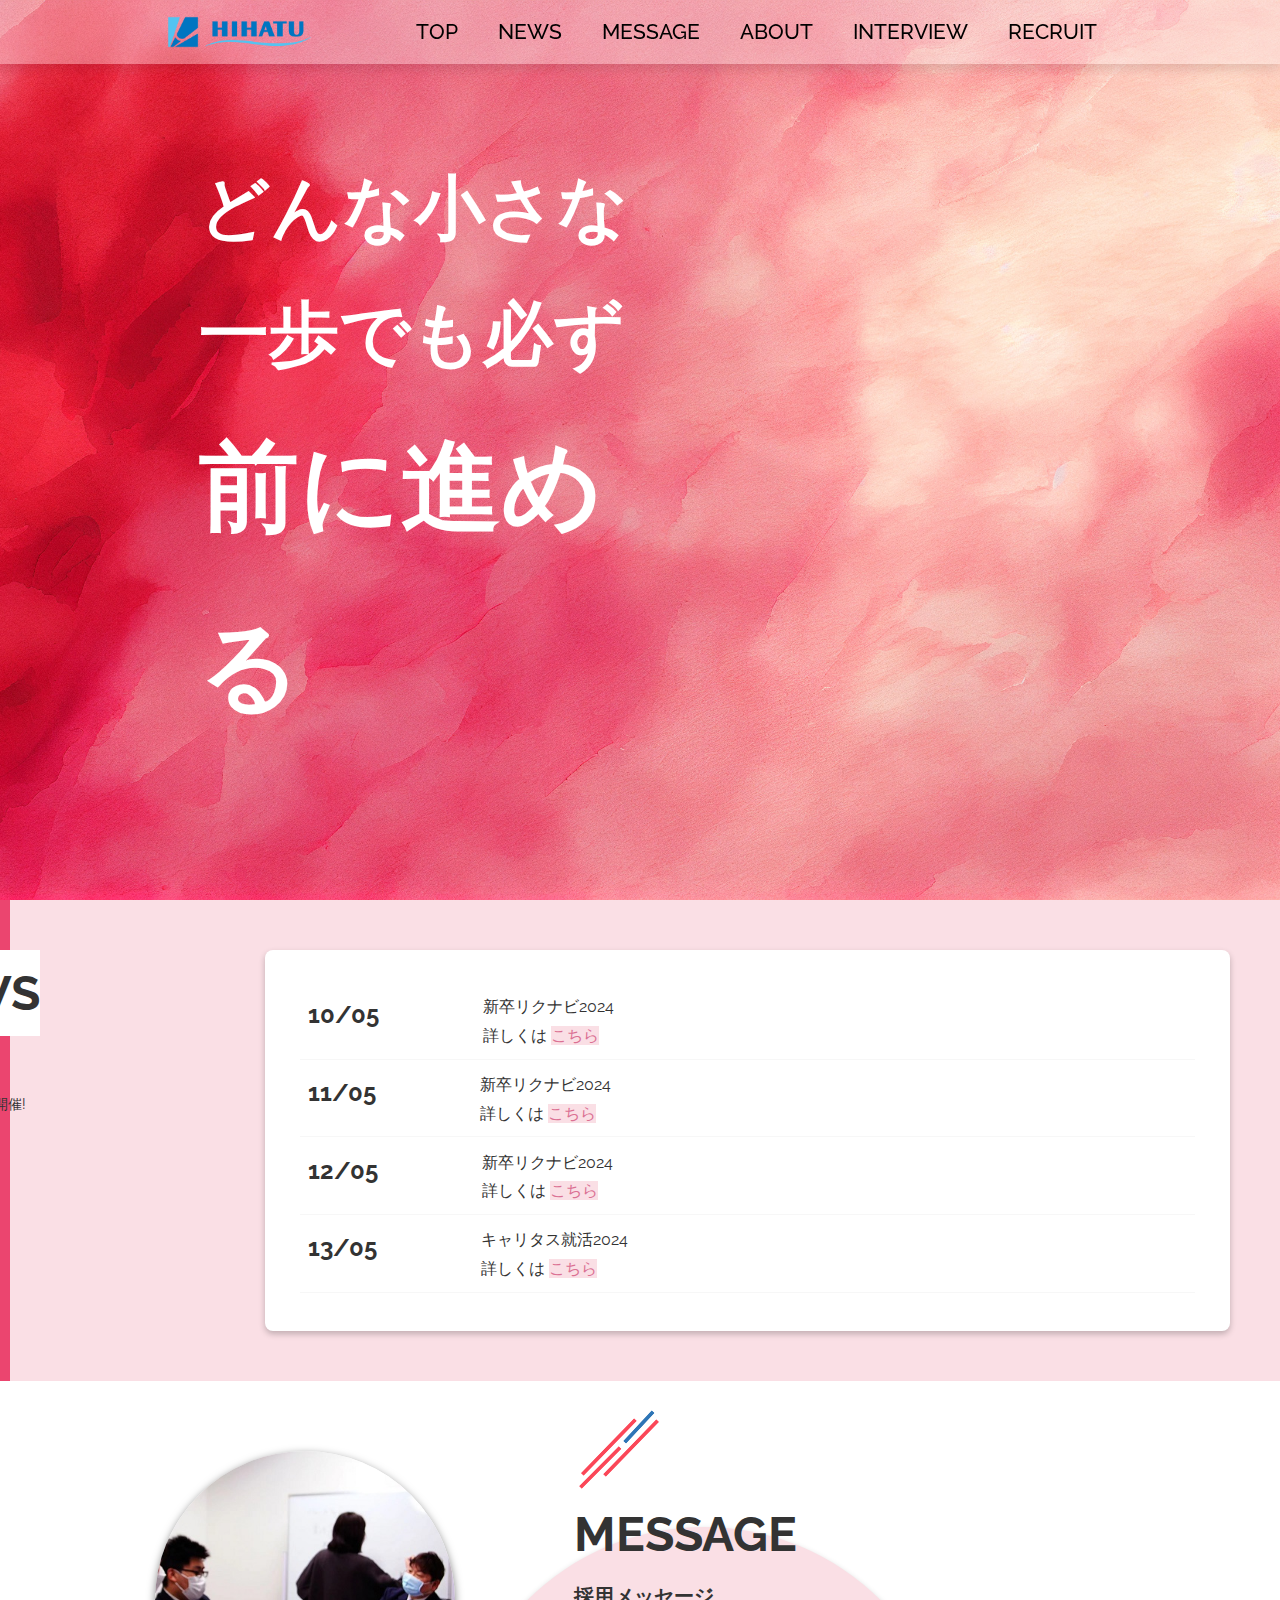
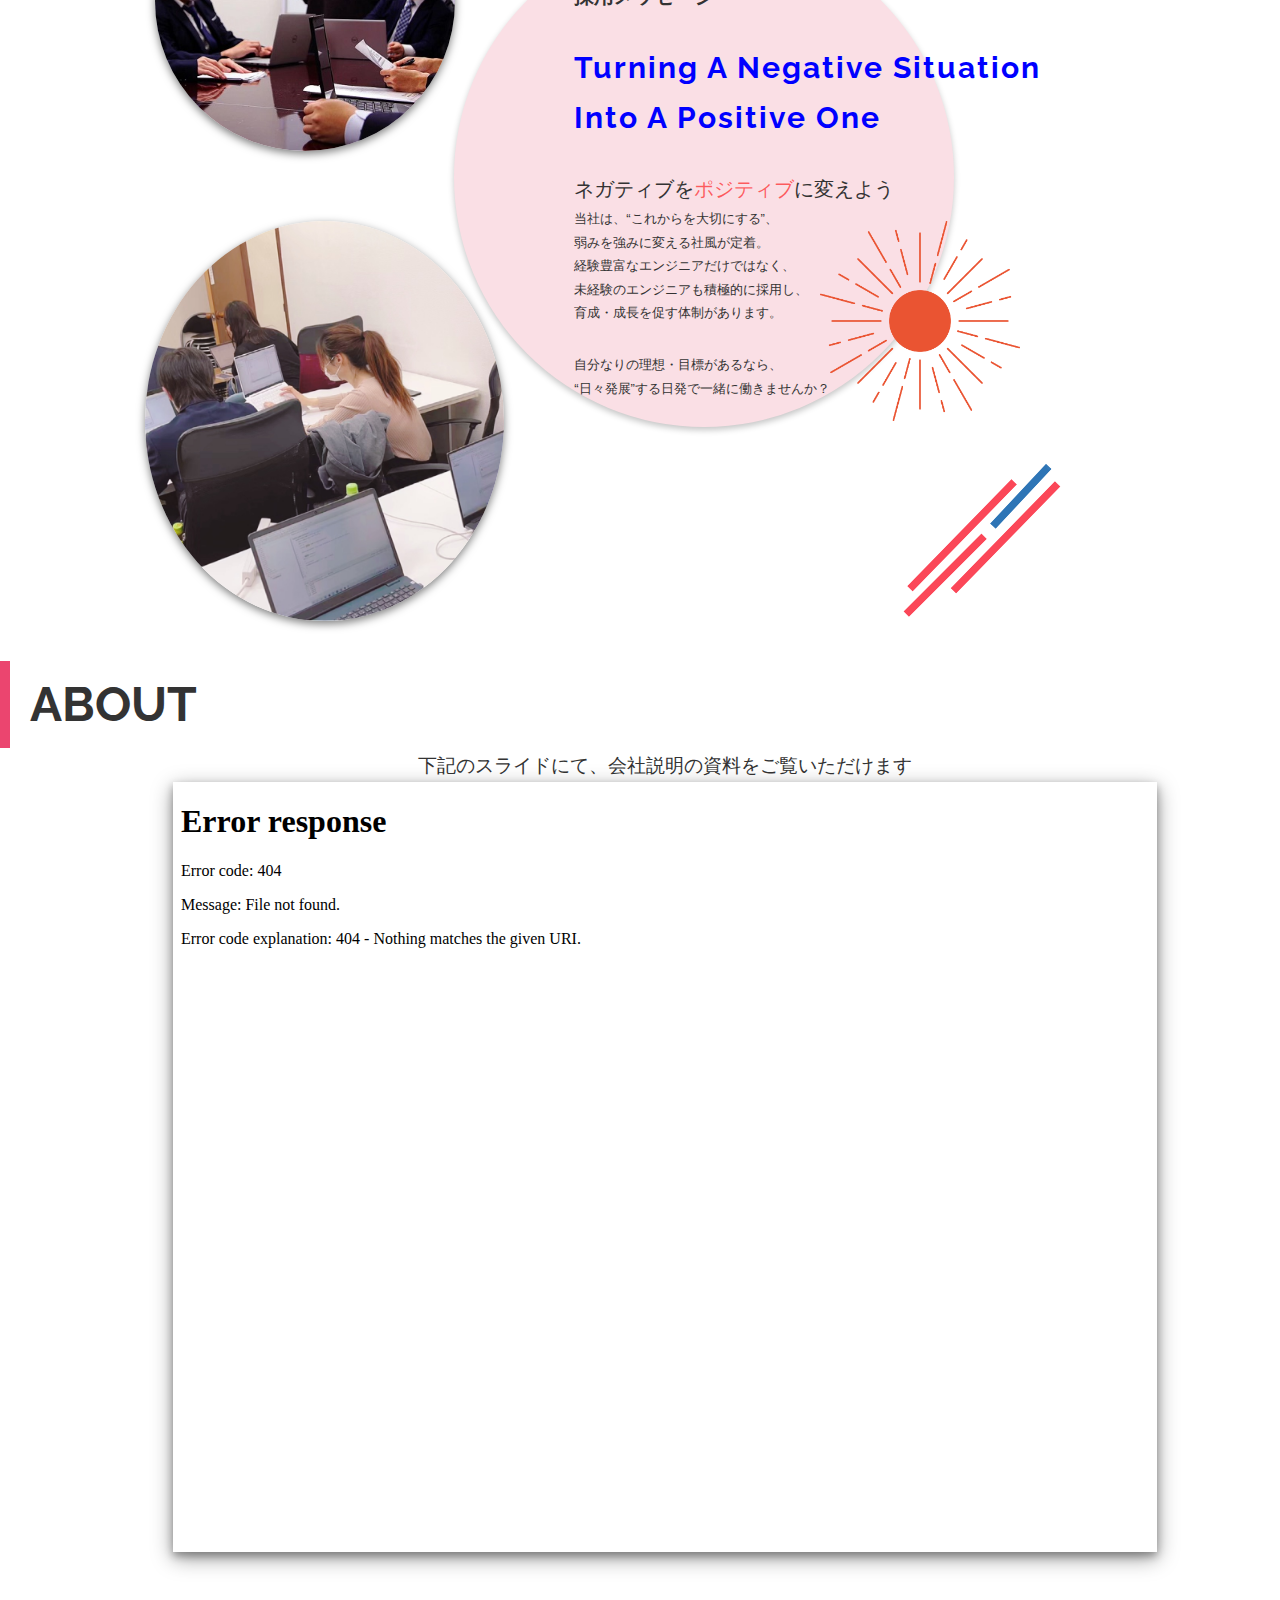
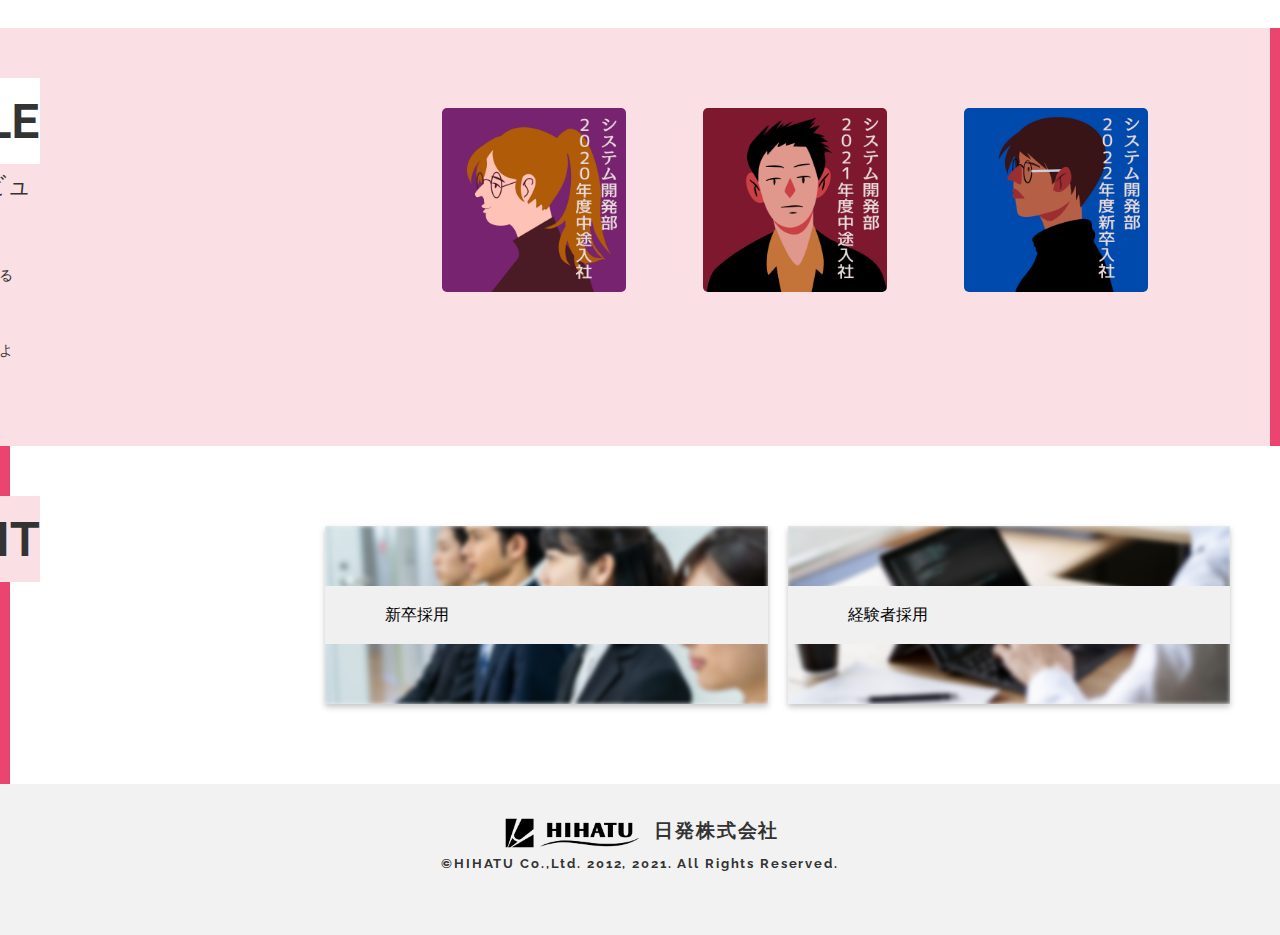
==== commit 9fbd151a: "7" ====
--- a/index.html
+++ b/index.html
@@ -149,7 +149,7 @@
   <div id="news-file">
     <div class="pdf-embed">
         <div class="added-text">下記のスライドにて、会社説明の資料をご覧いただけます</div>
-        <iframe src="./other/Company-briefing-materials.pdf#toolbar=0&navpanes=0&scrollbar=0" class="emble-pdf" style="width: 80%; height: 800px;">
+        <iframe src="./other/Company-briefing-materials.pdf#toolbar=0&navpanes=0&scrollbar=0" class="emble-pdf" style="width: 80%; height: 770px;">
         </iframe>
       </div>
   </div>
--- a/css/interviewNoArrow.css
+++ b/css/interviewNoArrow.css
@@ -119,6 +119,10 @@
     margin-left: 70px;
     max-width: 400px;
   }
+  
+  .image-wrapper {
+    grid-auto-columns: calc((100% - (1.5rem * (3 - 1))) / 3);
+  }
 }
 
 @media screen and (max-width: 900px) {
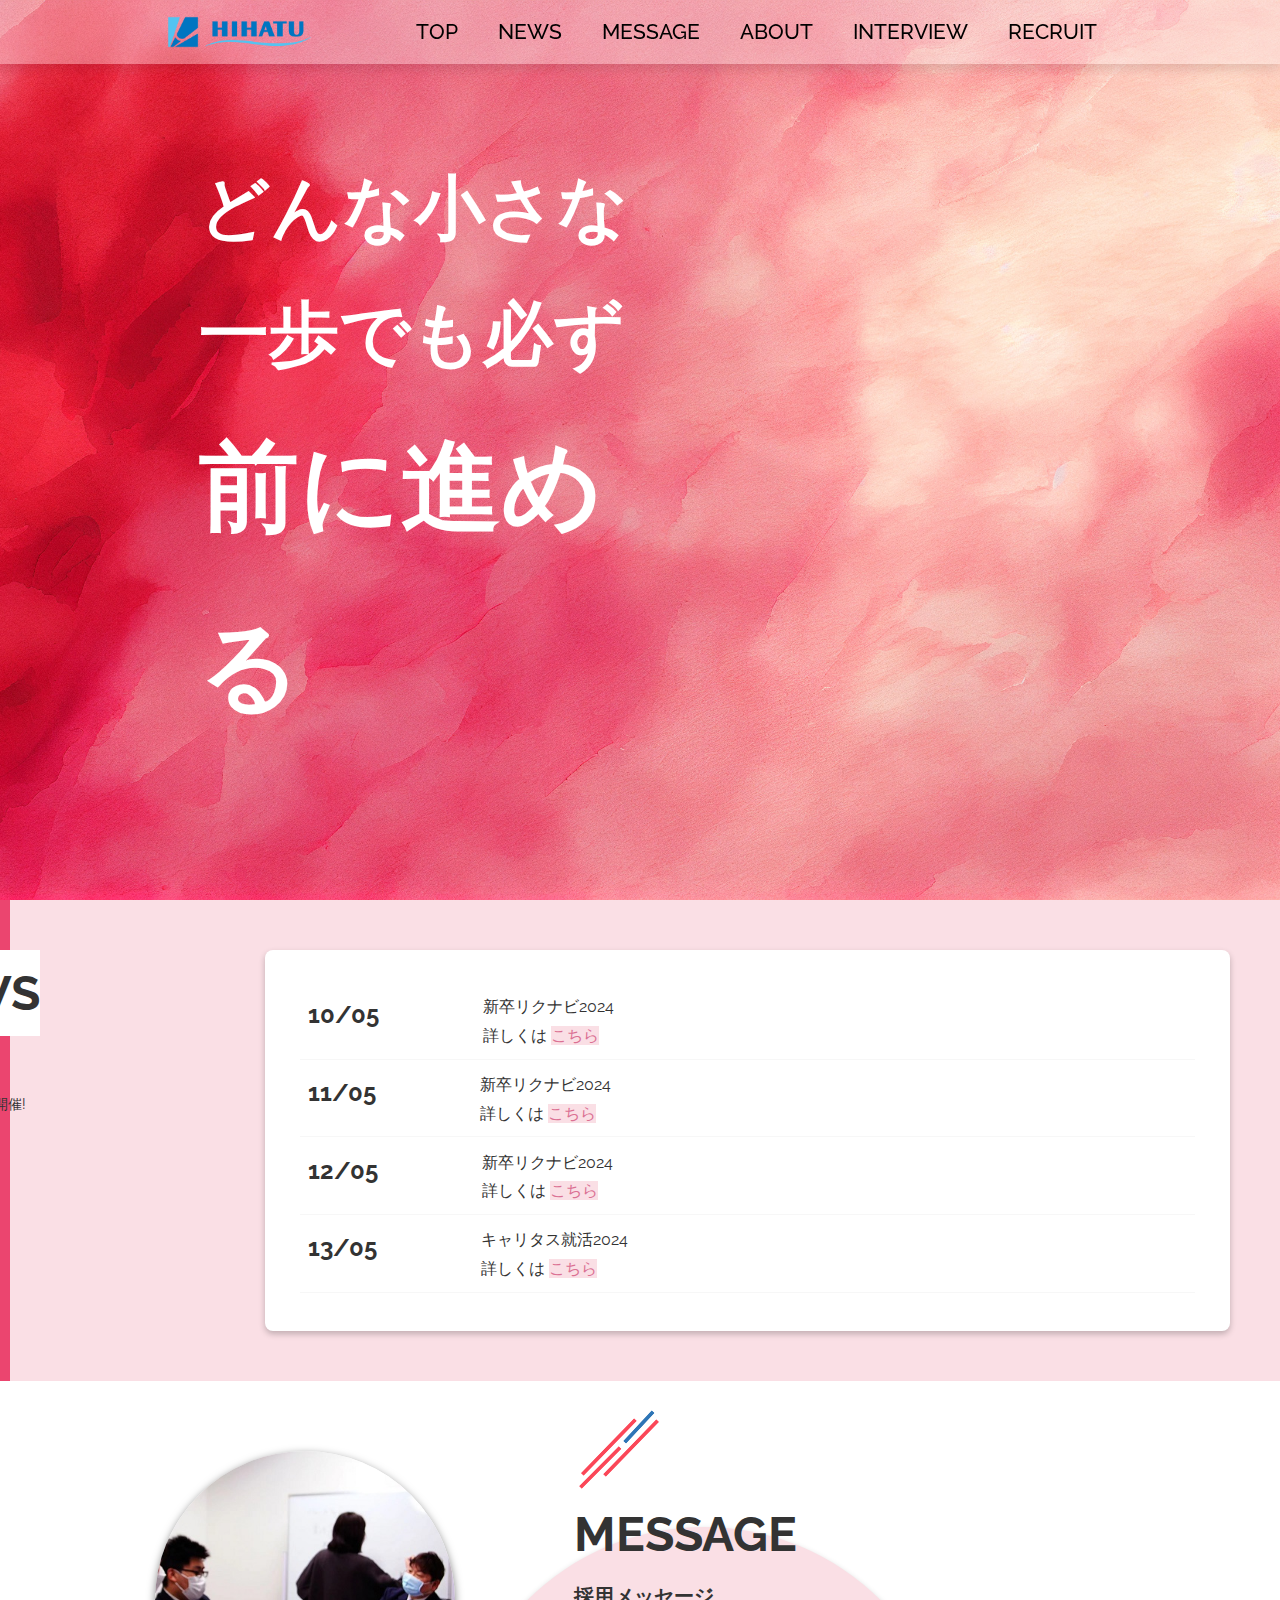
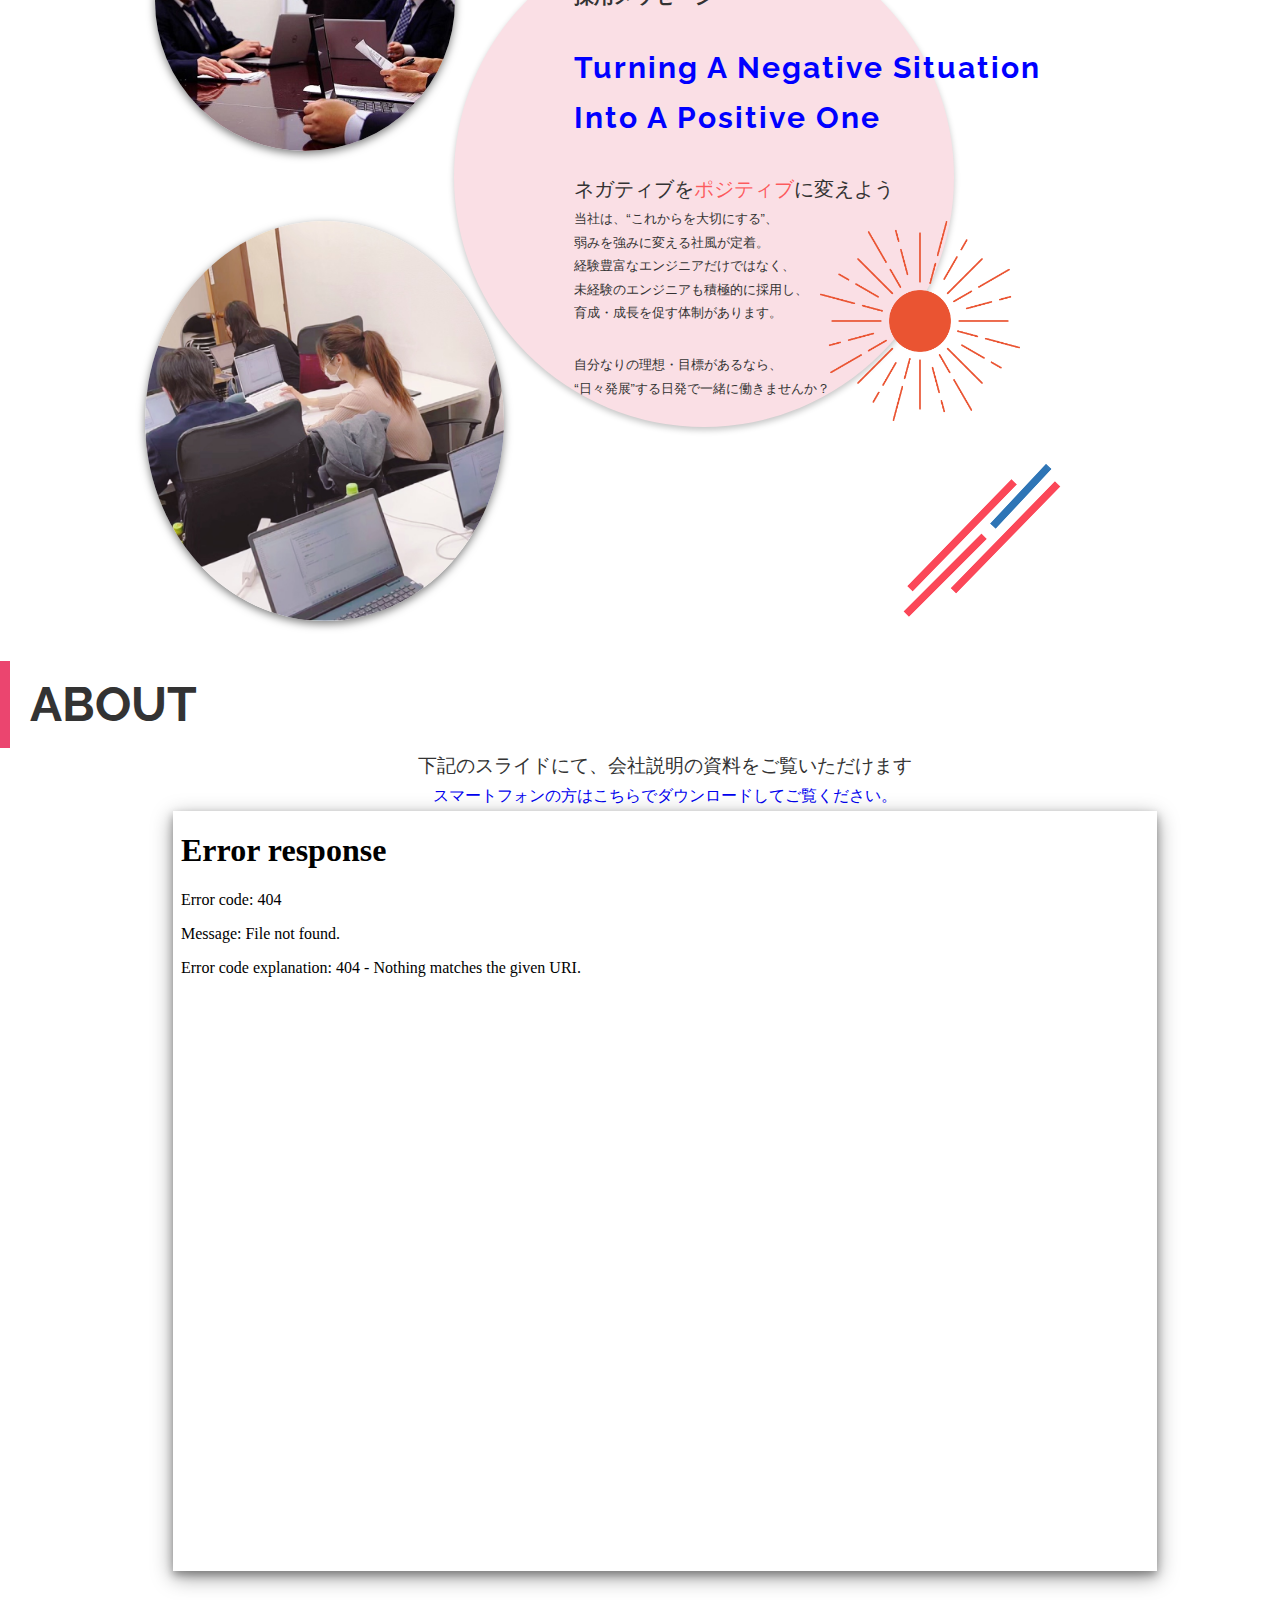
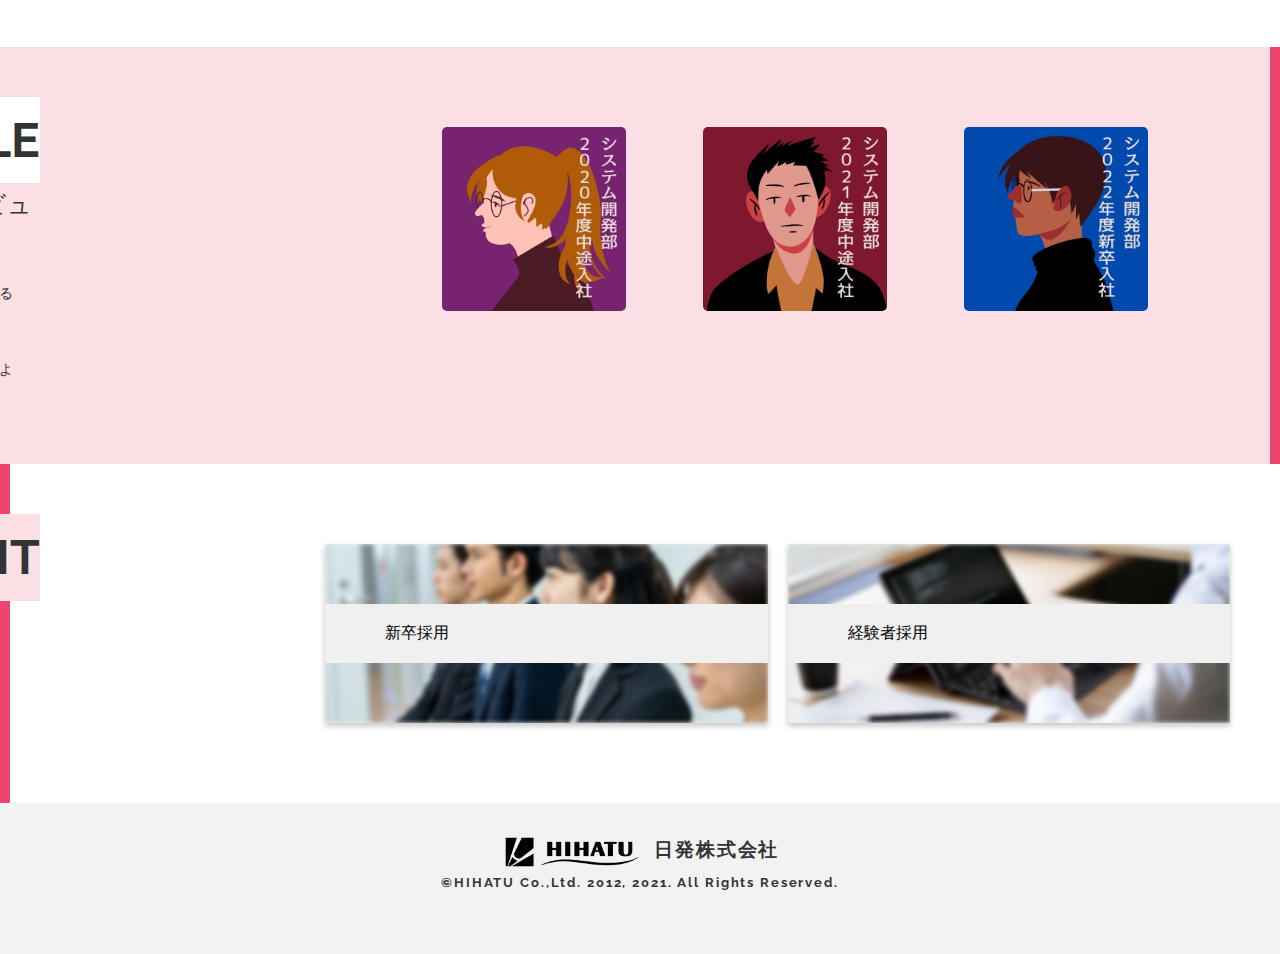
==== commit 32e4abdc: "9" ====
--- a/index.html
+++ b/index.html
@@ -148,12 +148,12 @@
   </div>
   <div id="news-file">
     <div class="pdf-embed">
-        <div class="added-text">下記のスライドにて、会社説明の資料をご覧いただけます</div>
-        <iframe src="./other/Company-briefing-materials.pdf#toolbar=0&navpanes=0&scrollbar=0" class="emble-pdf" style="width: 80%; height: 770px;">
-        </iframe>
-      </div>
+      <div class="added-text">下記のスライドにて、会社説明の資料をご覧いただけます</div>
+      <p><a href="./other/Company-briefing-materials.pdf" download>スマートフォンの方はこちらでダウンロードしてご覧ください。</a></p>
+      <iframe src="./other/Company-briefing-materials.pdf#toolbar=0&navpanes=0&scrollbar=0" class="emble-pdf" style="width: 80%; height: 760px;"></iframe>
+    </div>
   </div>
-</div>
+  
   <!-- INTERVIEW -->
     <div id="interview" class="section">
      <div class="news-header"> 
--- a/css/interviewNoArrow.css
+++ b/css/interviewNoArrow.css
@@ -97,7 +97,115 @@
     overflow: visible;
   }
   
-  .image-wrapper {
+  .image-wrapper {/* 社員インタビューバタン */
+    #interview{
+      display: flex;
+        justify-content: space-between; /* aligns children elements on the horizontal line with maximum space between */
+        align-items: flex-start;
+      background:#FADFE5;
+      border-right: 10px solid #EB456F;
+      padding-left: 40px;
+    }
+    
+    #interview .recruit-info h1{
+      background-color: #fff;
+    } 
+    #interview .recruit-info p {
+      display: flex;
+      align-items: center;
+      margin-bottom: 0.5em;
+      font-size: 14px;
+    }
+    
+    #interview .recruit-info{
+      text-align: left;
+    }
+    .background-section {
+      display: flex;
+      align-items: center;
+      justify-content: center;
+      margin: 30px 0;
+      padding: 0;
+    }
+    .interview-section {
+      margin-right: 90px;
+      width: 100%;
+      height: auto;
+      overflow: hidden;
+      position: relative;
+    }
+    
+    .image-container {
+      overflow-x: hidden;
+      max-width: 768px;
+      margin-left: 150px; 
+    }
+    
+    .image-container {
+      overflow-x: hidden;
+      width: 768px;
+      display: flex;
+      justify-content: center;
+    }
+    
+    .image-wrapper {
+      display: grid;
+      grid-auto-flow: column;
+      grid-auto-columns: calc((100% - (1.5rem * (var(--per-view) - 1))) / var(--per-view));
+      grid-gap: 1.5rem;
+      position: relative;
+      left: 0;
+      transition: .3s;
+      justify-items: center;
+    }
+    .image-wrapper > * {
+      aspect-ratio: 4 / 3;
+      overflow: hidden;
+      border-radius: .5rem;
+      display: flex;
+      justify-content: center;
+      align-items: center;
+    }
+    img {
+      max-width: 100%;
+      max-height: 100%;
+      object-fit: contain;
+      display: block;
+      border-radius: .5rem;
+    }
+    @media screen and (max-width: 440px) {
+        #interview {
+          flex-direction: column;
+          align-items: center;
+          text-align: center;
+        }
+        .image-container{
+            max-width: 200px;
+            margin-left: 0; /* 左マージンを0に設定 */
+            gap: 5px; /* 写真間の距離を5pxに設定 */
+        }
+        img {
+            max-width: 50%;
+            border-radius: .3rem;
+          }
+    }
+    @media screen and (max-width: 768px) {
+      #interview {
+        flex-direction: column;
+        align-items: center;
+        text-align: center;
+      }
+      .image-container{
+        margin-left: 70px;
+        max-width: 400px;
+      }
+      }
+      
+    @media screen and (max-width: 900px) {
+      .image-container{
+        max-width: 500px;
+      }
+    }
     width: calc(100% / 3 - 2.5px);
   }
   
